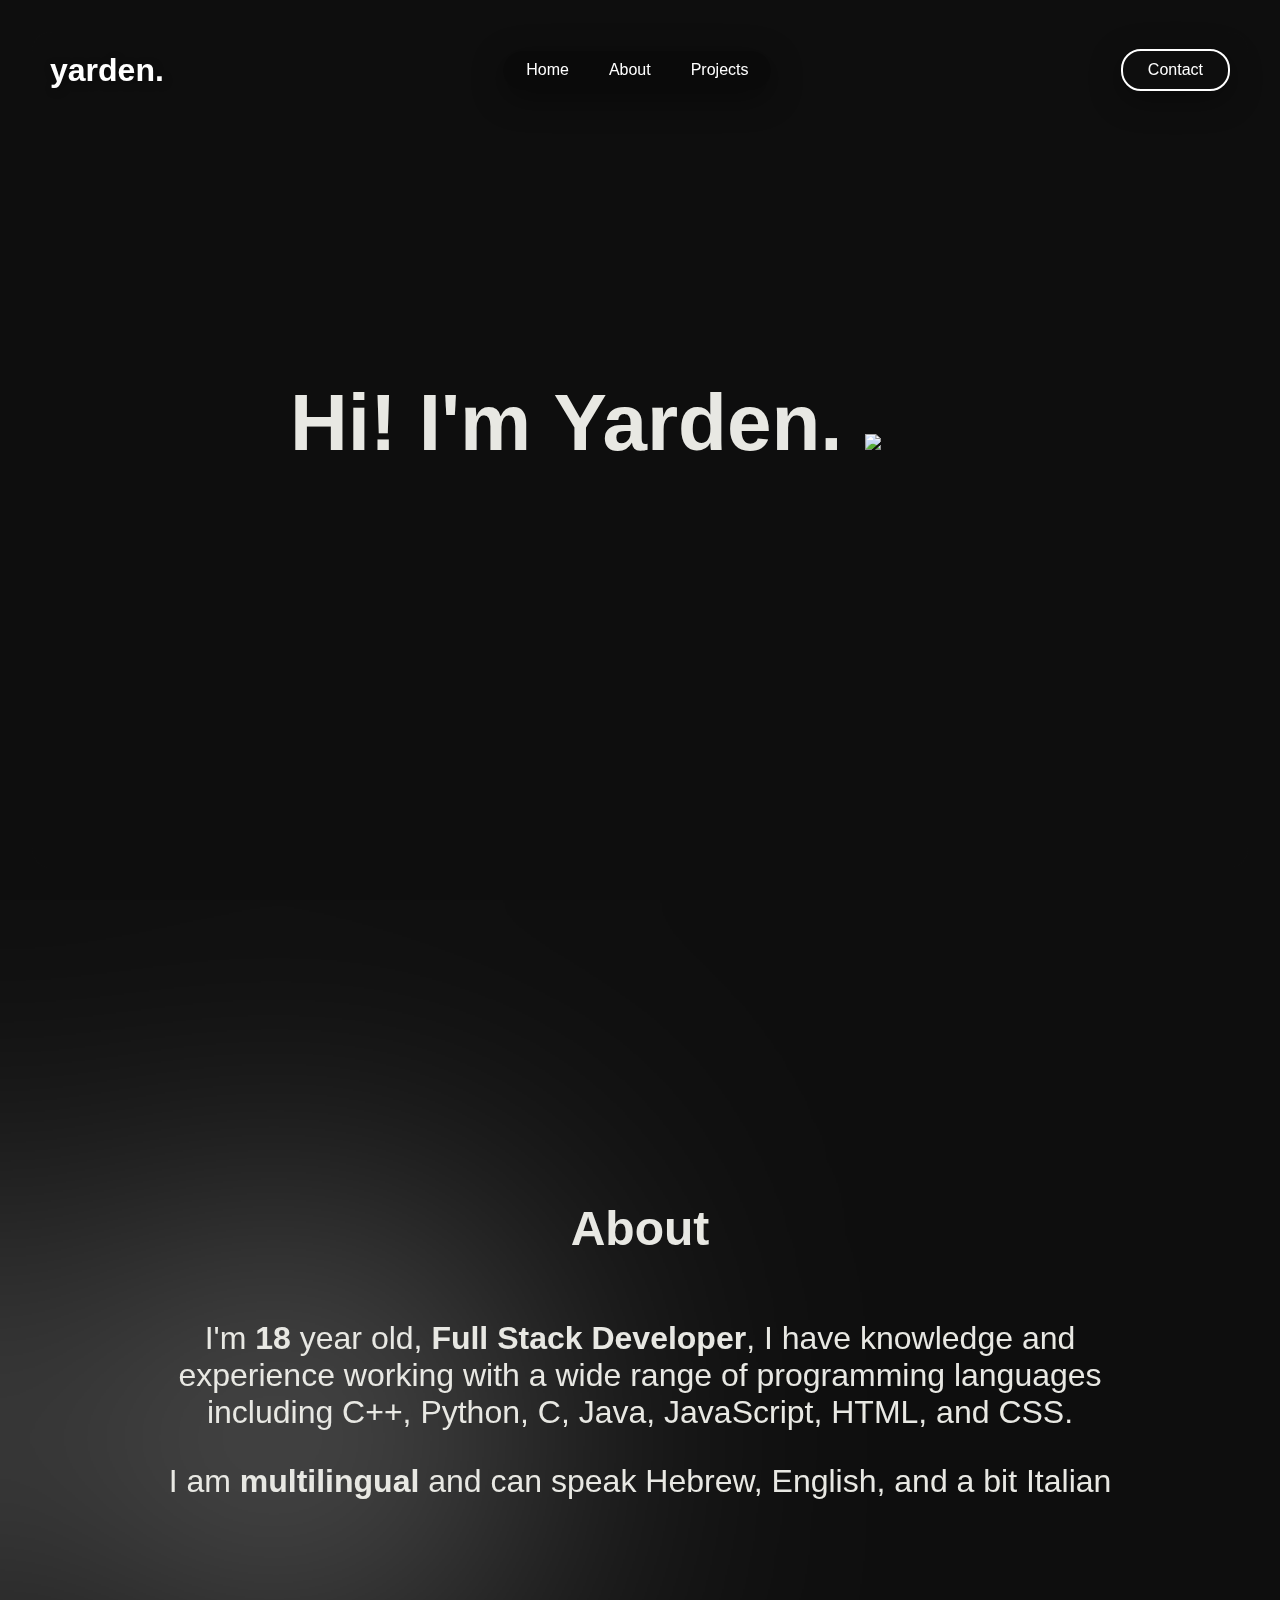
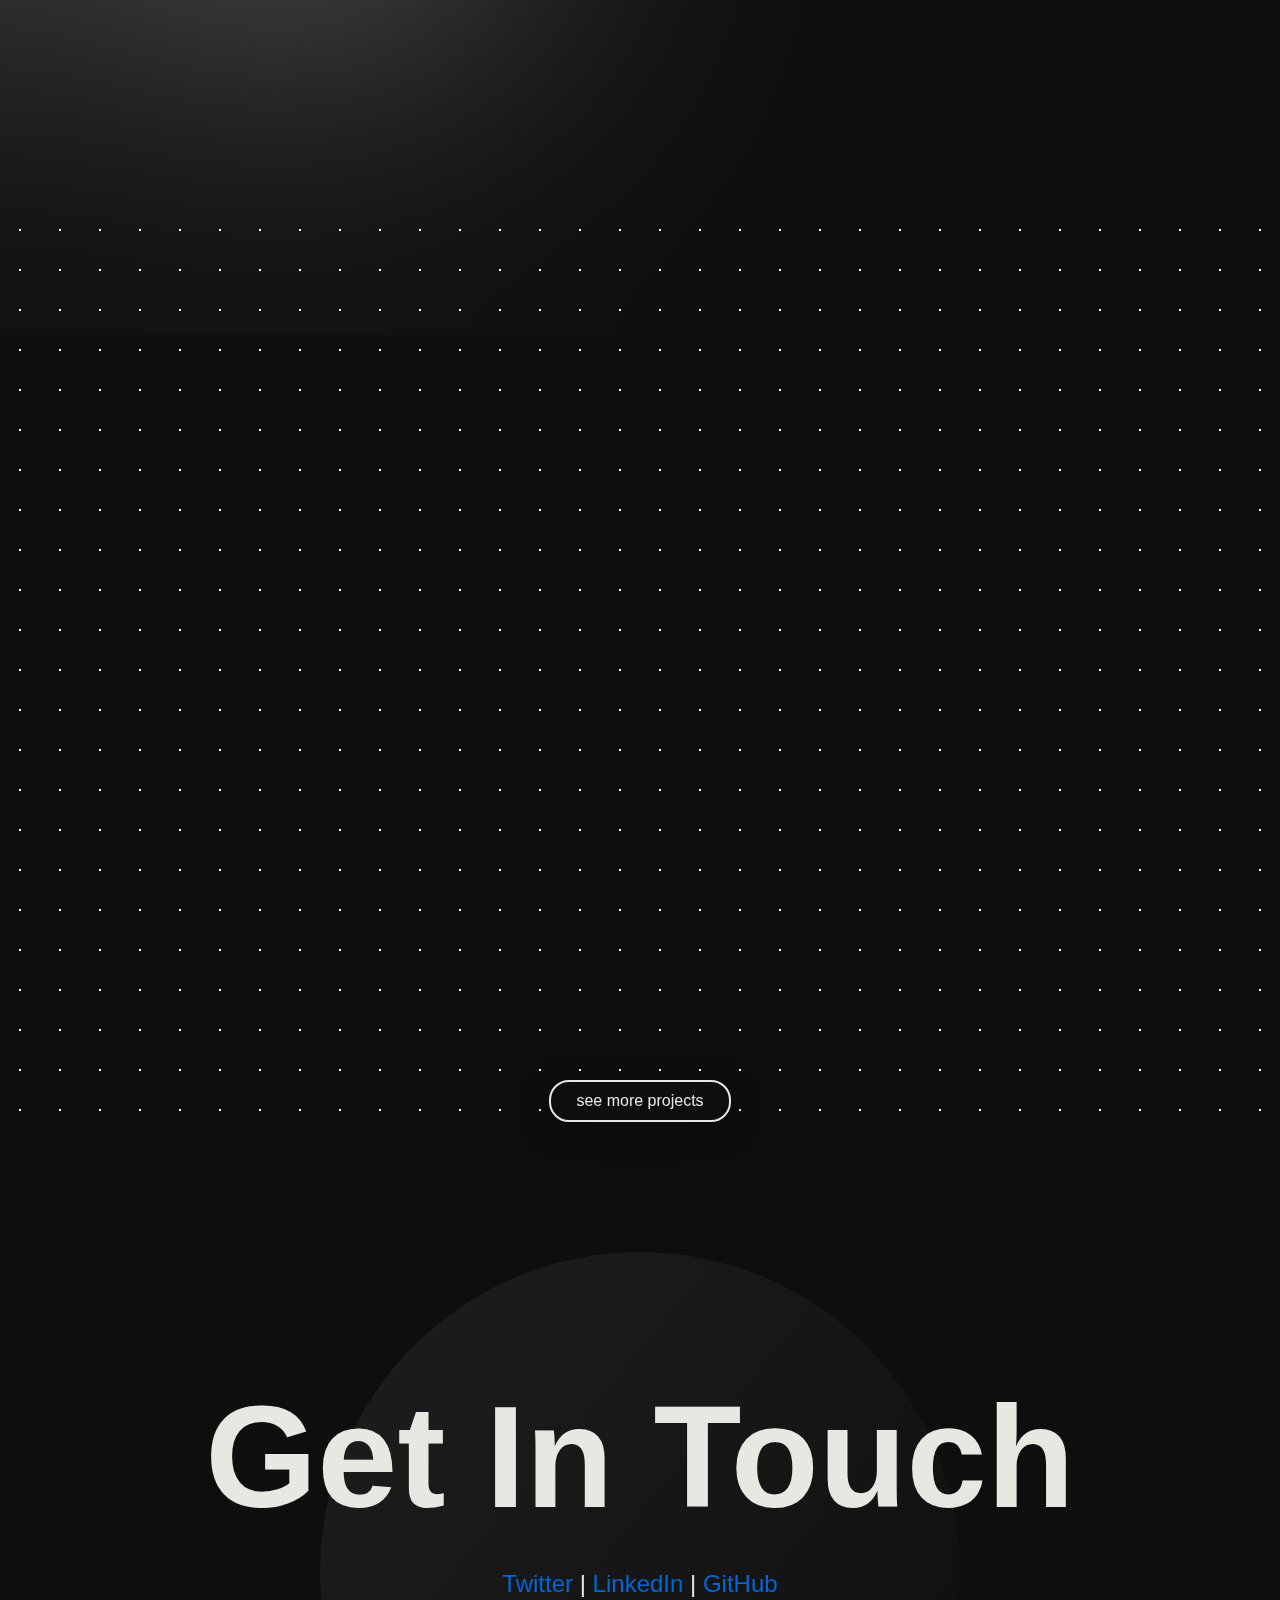
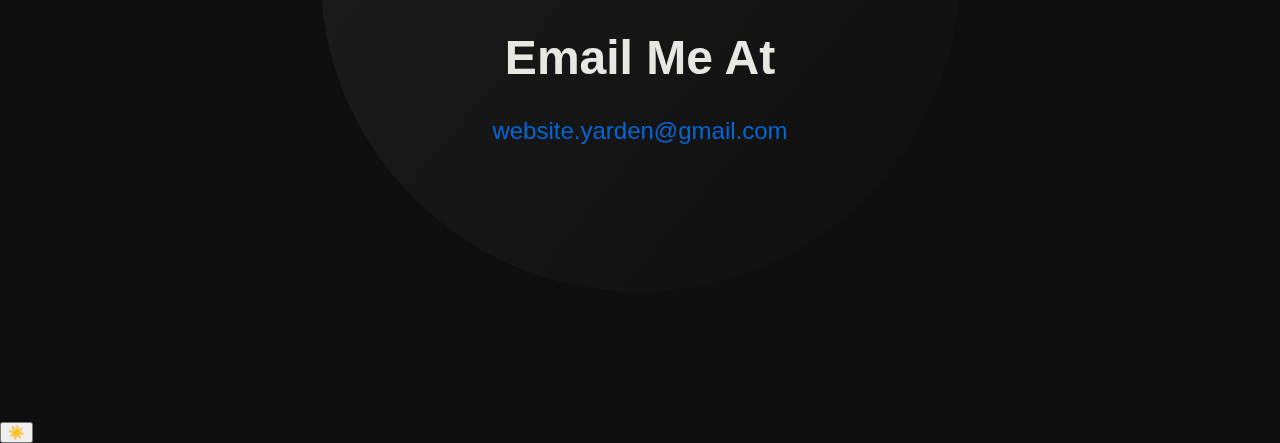
==== index.html @ b608a195 "Update index.html" ====
<!DOCTYPE html>
<html lang="en">
<head>
    <meta charset="UTF-8">
    <meta name="viewport" content="width=device-width, initial-scale=1.0">
    <link rel="stylesheet" href="style.css">
    <link rel="icon" type="image/x-icon" href="/favicon.ico">
    <title>Yarden</title>
</head>
<body>
    <header>
        <a href="#"><h1>yarden.</h1></a>
        <nav>
          <div class="nav_links" style="display: flex; justify-content: center;">
            <a href="#">Home</a>
            <a href="#about">About</a>
            <a href="#projects">Projects</a>
          </div>
        </nav>
        <a class="contactButtonSmall" href="#contact" style="float: right;"><button>@</button></a>
        <a class="contactButton" href="#contact" style="float: right;"><button>Contact</button></a>
    </header>
    <section id="home" class="title-container">
      <div class="backgroundColors" id="backgroundColors">
        <div class="blur"></div>
        <div class="circles" id="circles">
        </div>
      </div>
      <h1 class="title"><strong>Hi!</strong> I'm <strong>Yarden</strong>. <img class="wave" src="https://s.w.org/images/core/emoji/14.0.0/svg/1f44b.svg" width="80px"></h1>
    </section>

    <div class="blur" style="z-index: -5;  height: 115%;"></div>
    <section id="about" class="about">
      <h1>About</h1>
      <div class="aboutContent">
        <div class="blob"></div>
        <div class="text">
          <p>I'm <strong>18</strong> year old, <strong>Full Stack Developer</strong>, I have knowledge and experience working with a wide range of programming languages including C++, Python, C, Java, JavaScript, HTML, and CSS.</p>
          <p>I am <strong>multilingual</strong> and can speak Hebrew, English, and a bit Italian</p>
        </div>
      </div>
    </section>
    
    <section id="projects" class="projects">
      <h1 class="hidden">Projects</h1>
      <br>
      <div class="projectTiles">
        <a href="https://github.com/yardenfalik/School-Website-Project" class="hidden">
          <div class="projectTile">
            <img src="img/schoolWebsiteProjectImg.png" alt="">
            <h1 class="goButton">↗</h1>
            <h2>School Website Project</h2>
          </div>
        </a>
        <a href="https://github.com/yardenfalik/The-Sea-Merchant" class="hidden">
          <div class="projectTile">
            <img src="/img/theSeaMerchantImg.png" alt="">
            <h1 class="goButton">↗</h1>
            <h2>The Sea Merchant</h2>
          </div>
        </a>
        <a href="https://yardenfalik.github.io/mtwas/" class="hidden">
          <div class="projectTile">
            <img src="img/mtwasImg.png" alt="">
            <h1 class="goButton">↗</h1>
            <h2>Make The White Album A Single Album</h2>
          </div>
        </a>
        <a href="https://github.com/yardenfalik/News-For-Email" class="hidden">
          <div class="projectTile">
            <img src="/img/newsForEmailImg.png" alt="">
            <h1 class="goButton">↗</h1>
            <h2>News For Email</h2>
          </div>
        </a>
      </div>
      <br>
      <a href="https://github.com/yardenfalik"><button>see more projects</button></a>
    </section>

    <section id="contact" class="contact">
      <h1>Get In Touch</h1>
      <div class="text">
        <p><a href="https://twitter.com/YardenFalik">Twitter</a> | <a href="https://www.linkedin.com/in/yarden-falik-7ab466221">LinkedIn</a> | <a href="https://github.com/yardenfalik">GitHub</a></p>
        <h1>Email Me At</h1>
        <p><a href="mailto:website.yarden@gmail.com">website.yarden@gmail.com</a></p>
      </div>
      <div class="blob"></div>
    </section>

    <button class="themeButton" id="themeButton" onclick="lightMode()">☀️</button>

    <script src="app.js"></script>
</body>
</html>
---- style.css ----
:root {
    --background-color: #0E0E0E;
    --color: #E8E8E3;
}

::selection {
    color: #323232;
    background: #E8E8E3;  
}

/* width */
::-webkit-scrollbar {
    width: 0px;
}

html {
    scroll-behavior: smooth;
}

body {
    background-color: var(--background-color);
    font-family: -apple-system, BlinkMacSystemFont, avenir next, avenir, segoe ui, helvetica neue, helvetica, Cantarell, Ubuntu, roboto, noto, arial, sans-serif;
    color: var(--color);
    width: 100%;
    margin: 0;
}

a {
    color: var(--color);
    text-decoration: none;
}

section {
    max-width: 100vw;
    height: 100vh;
}

.title-container, .about, .contact {
    align-items: center;
}

header button {
    color: #ffffff;
    border: solid 2px #ffffff;
    padding: 10px 25px;
    margin-right: 50px;
    font-size: 1rem;
    border-radius: 20px;
    cursor: pointer;

    box-shadow: 0 8px 32px 0 #0000005e;

    background: linear-gradient(to right, var(--background-color) 50%, #ffffff 50%);
    background-size: 200% 100%;
    background-position:left bottom;
    margin-left:10px;
    transition:all 0.5s ease;
}

nav {
    background: #00000040;
    box-shadow: 0 8px 32px 0 #0000005e;
    backdrop-filter: blur( 20px );
    -webkit-backdrop-filter: blur( 20px );
    border-radius: 50px;

    list-style: none;
    display: flex;
    justify-content: center;
    margin: auto;
    padding: 3.5px 3px 3.5px 3px;
}

nav:hover {
    background: #26262640;
}

header button:hover {
    background-position:right top;
    color: var(--background-color);
}

header h1 {  
    margin: 0;
    margin-left: 50px;
    width: auto;
    padding: 0;
    top: 0;
    text-shadow: 2px 2px 8px #0000005e;
}

header a {
    color: #ffffff;
    text-decoration: none;
}

header {
    display: flex;
    align-items: center;

    width: 100vw;
    height: 60px;
    position:fixed;
    top: 0;
    margin-top: 40px;
    z-index: 10;
}

.nav_links a {
    display: inline-block;
    padding: 0px 20px;

    border-radius: 20px;
    padding: 7px 15px 7px 15px;
    margin: 0px 5px 0px 5px;
}

.nav_links {
    padding-left: 0px;
    top: 40px;
}

.about a, .contact a {
    color: #0366D6;
    text-decoration: none;
}

.about .wave {
    vertical-align: -0.2em !important; 
}
.about a:hover, .contact a:hover {
    border-color: #0366D6;
    border-bottom: 1px solid #0366D6;
}

.about {
    width: 1000px;
    font-size: 200%;
}

.about, .contact {
    display: grid;
    place-items: center;
    align-content: center;
    margin: 0px auto;

    padding: 0;
    text-align: center;
    overflow: hidden;
    border-radius: 40px;
}

.contact > h1 {
    font-size: 9rem;
    margin: auto;
    transition: border-bottom 0.3s ease 0s;
    border-bottom: 5px solid transparent;
    cursor: default;
}

.contact > h1:hover {
    border-bottom: 5px solid var(--color);
}

.contact > .text {
    text-align: center;
    font-size: 1.5rem;
}

.contact > .blob {
    width: 50%;
    height: 50vw;
    background: #51515140;
    backdrop-filter: blur( 3.5px );
    -webkit-backdrop-filter: blur( 3.5px );

    background-image: linear-gradient(130deg, #1E1E1E, #0E0E0E);
}

.projects {
    height: 175%;
    background-size: 40px 40px;
    background-image: radial-gradient(circle, #ffffff 1px, #00000000 1px);
}

.projects h1, .about h1 {
    font-size: 3rem;
}

.projects > a button {
    color: var(--color);
    border: solid 2px var(--color);
    padding: 10px 25px;
    font-size: 1rem;
    border-radius: 20px;

    box-shadow: 0 8px 32px 0 #0000005e;

    background-color: var(--background-color);
    transition:all 0.5s ease;

    justify-content: center;
}

.projects > a {
    display: flex;
    justify-content: center;
}

.projects > h1 {
    margin: 10px auto;
    width: 95%;
}

.projects > a button:hover {
    background-color: var(--color);
    color: var(--background-color);
}

.projectTiles {
    display: grid;
    grid-template-columns: auto auto;
    gap: 10px;
    width: 95%;
    margin: 10px auto;
}

.projectTiles > a {
    text-decoration: none;
}

.projectTile {
    background-color: #303030;
    border-radius: 20px;
    box-shadow: 0 8px 32px 0 #0000005e;
    overflow: hidden;
    transition: all 0.5s ease;
    color: var(--color);
}

.projectTile:hover  {
    border-radius: 0px;
    transition: all 0.5s ease;
}

.projectTile:hover > img {
    filter: brightness(0.2);
    transition: all 0.5s ease;
}

.projectTile > img {
    width: 100%;
    height: 100%;
    object-fit: cover;
    transition: all 0.5s ease;
    display: block;
    margin-left: auto;
    margin-right: auto;
}

.projectTile:hover > h2 {
    display: block;
}


.projectTile > h2 {
    position: absolute;
    bottom: 10px;
    left: 20px;
    display: none;
}

.projectTile > .goButton {
    position: absolute;
    top: 5px;
    right: 20px;
    display: none;
    margin: 0;
}

.projectTile:hover > .goButton {
    display: block;
}

.hidden {
    opacity: 0;
    transition: all 0.5s ease;
    transform: translateY(50%);
}

.show {
    opacity: 1;
    transform: translateY(0);
}

.title-container {
    width: 750px;
    margin: auto;
    padding: 0;
    display:flex;
}

.title-container h1 {
    font-size: 5rem;
    justify-content: center;
    align-items: center;
    margin-top: 0;
    margin-left: 25px;
}

.backgroundColors {
    overflow: hidden;
    position: absolute;
    display: block;
    border-radius: 20px;
    z-index: -2;
    top: 2em;
    bottom: 2em;
    left: 2em;
    right: 2em;

}

.contactButtonSmall {
    display: none;
}

.contactButtonSmall > button {
    padding: 10px;
}

.contactButton {
    display: block;
}

.circles .circle {
    height: 300px;
    width: 300px;
    border-radius: 50%;
    display: inline-block;
}

.blur {
    z-index: 2;
    -webkit-backdrop-filter: blur(200px);
    backdrop-filter: blur(200px);
    position: absolute;
    width: 100%;
    height: 100%;
}

.frame {
    z-index: 4;
    position: absolute;
    top: 0;
    right: 0;
    bottom: 0;
    left: 0;
    width: 100vw;
    height: 100vh;
    background-color: #00000000;
    outline: 50px solid var(--background-color);
    outline-offset: -40px;
    border-radius: 20px;
}

.blob {
    z-index: -10;
    height: 300px;
    width: 300px;
    border-radius: 50%;
    position: absolute;
    background-color: #EBEBEBe6;
}

@media screen and (max-width: 600px) {
    .title-container, .about > .aboutContent, .contact{
        width: 90%;
    }

    .contact > h1 {
        font-size: 7rem;
    }

    nav {
        margin-left: 30px;
        padding: 7px 6px 7px 6px;
    }

    header h1 {
        display: none;
    }

    .contactButtonSmall {
        display: block;
    }

    .contactButton {
        display: none;
    }

    .title-container h1 {
        margin-left: 50px;
    }

    .text, .about > h1, .projects > h1 {
        text-align: center;
    }

    .projectTiles {
        grid-template-columns: auto;
    }

    .blob {
        width: 100px;
    }

    .frame {
        display: none;
    }

    .backgroundColors {
        overflow: hidden;
        position: absolute;
        display: block;
        border-radius: 0 0 20px 20px;
        top: 0;
        bottom: 0;
        left: 0;
        right: 0;
    }
}
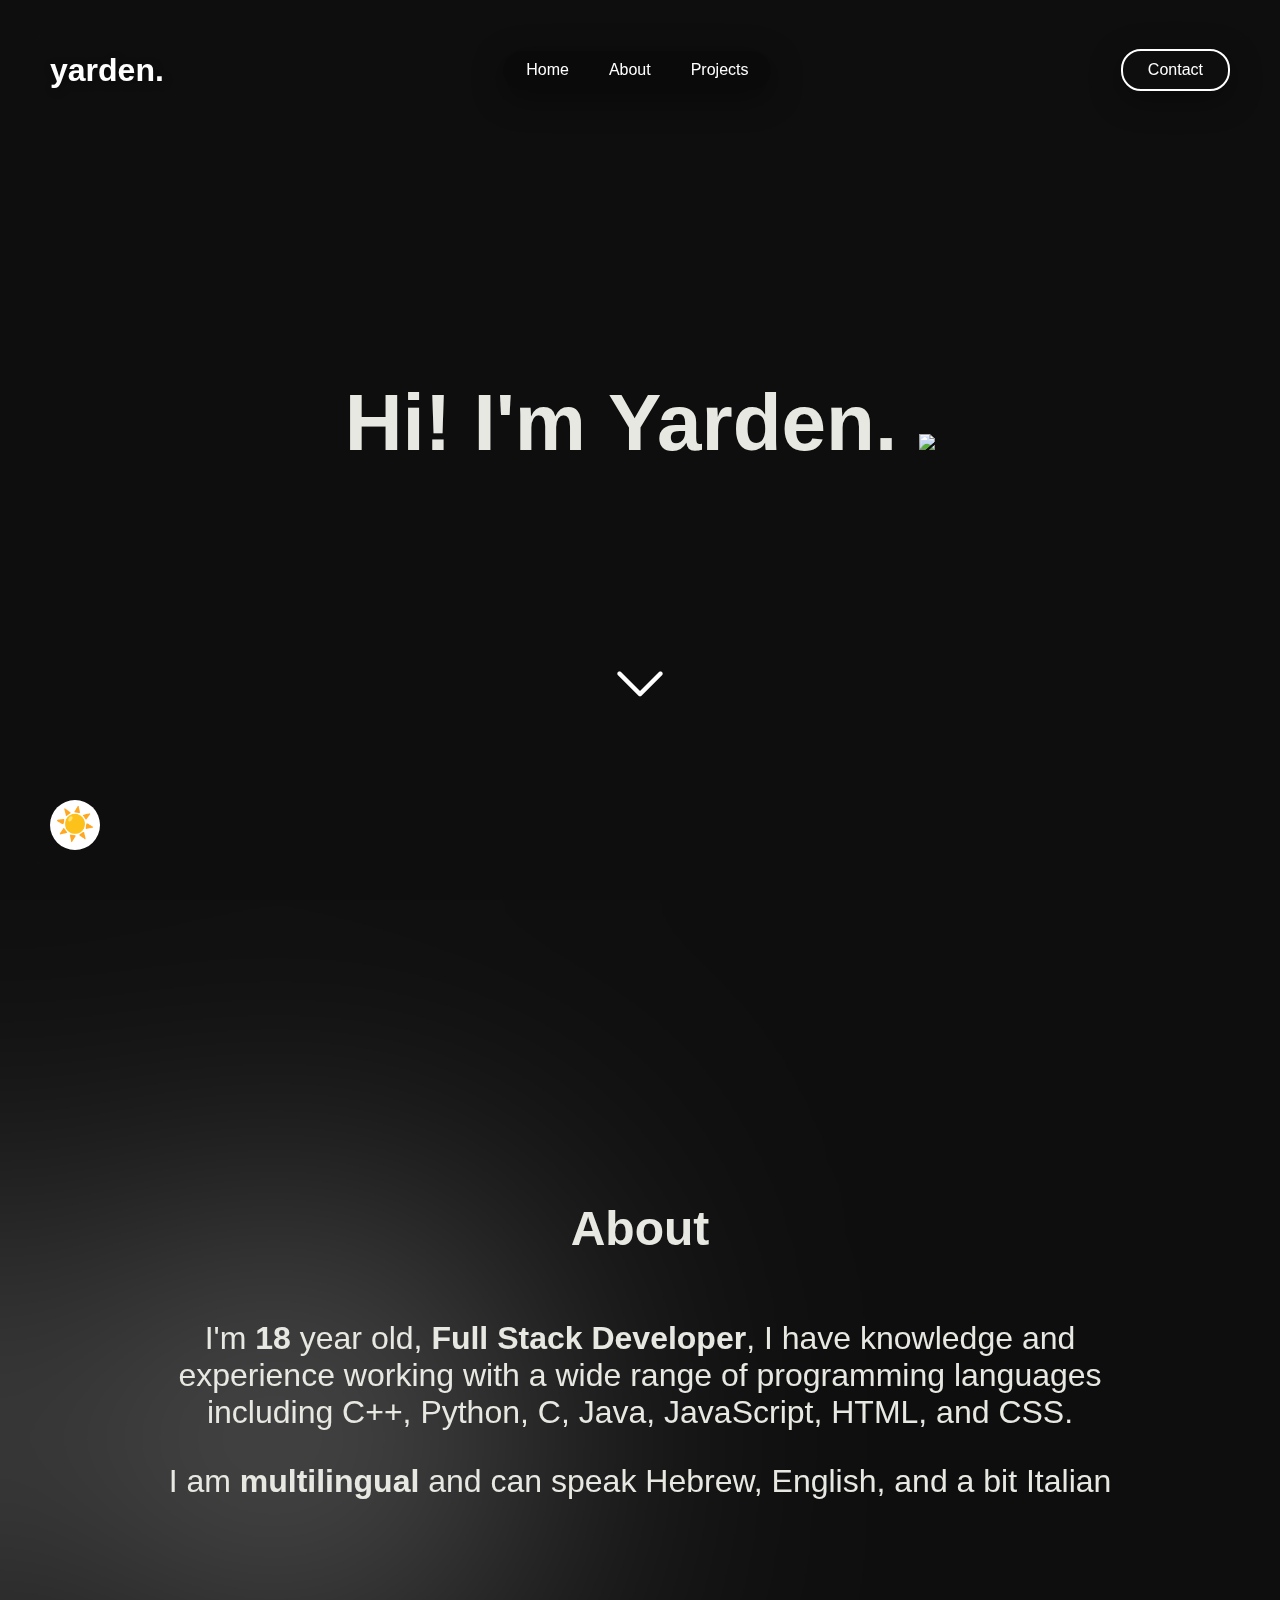
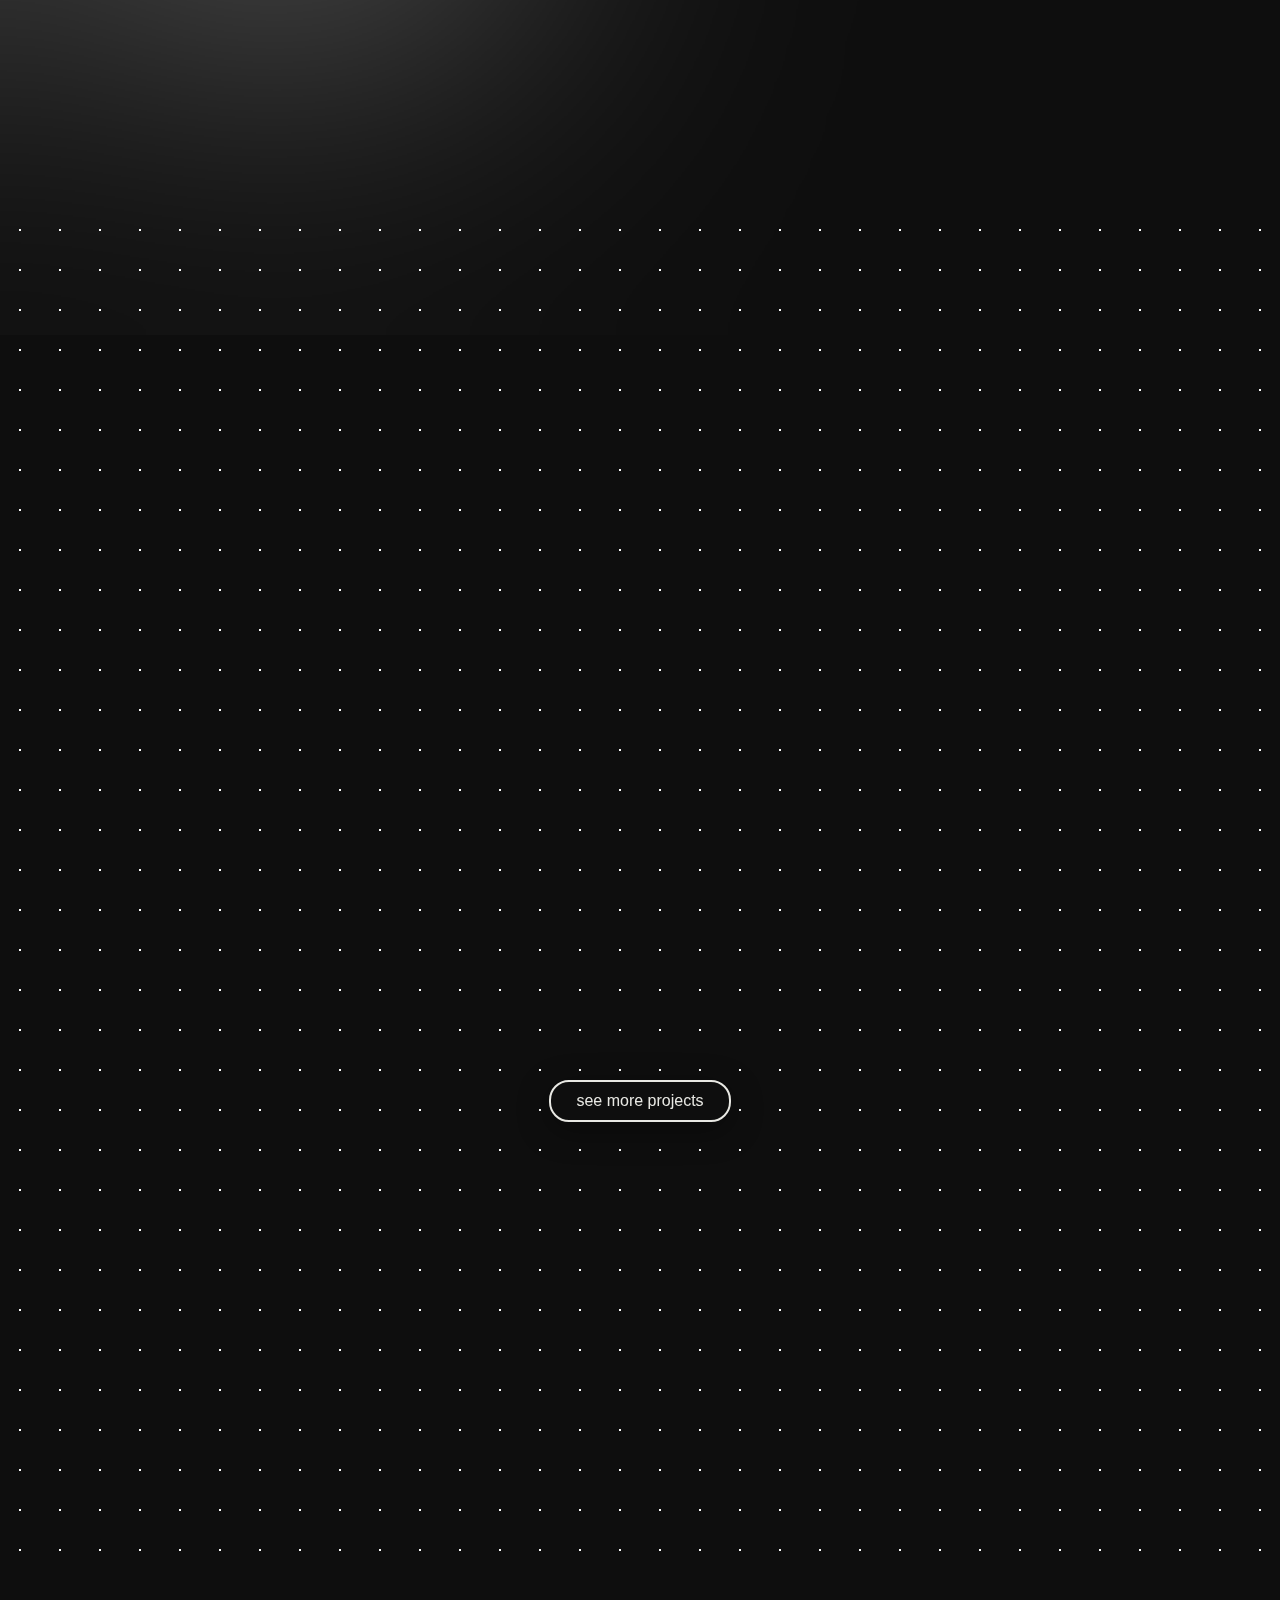
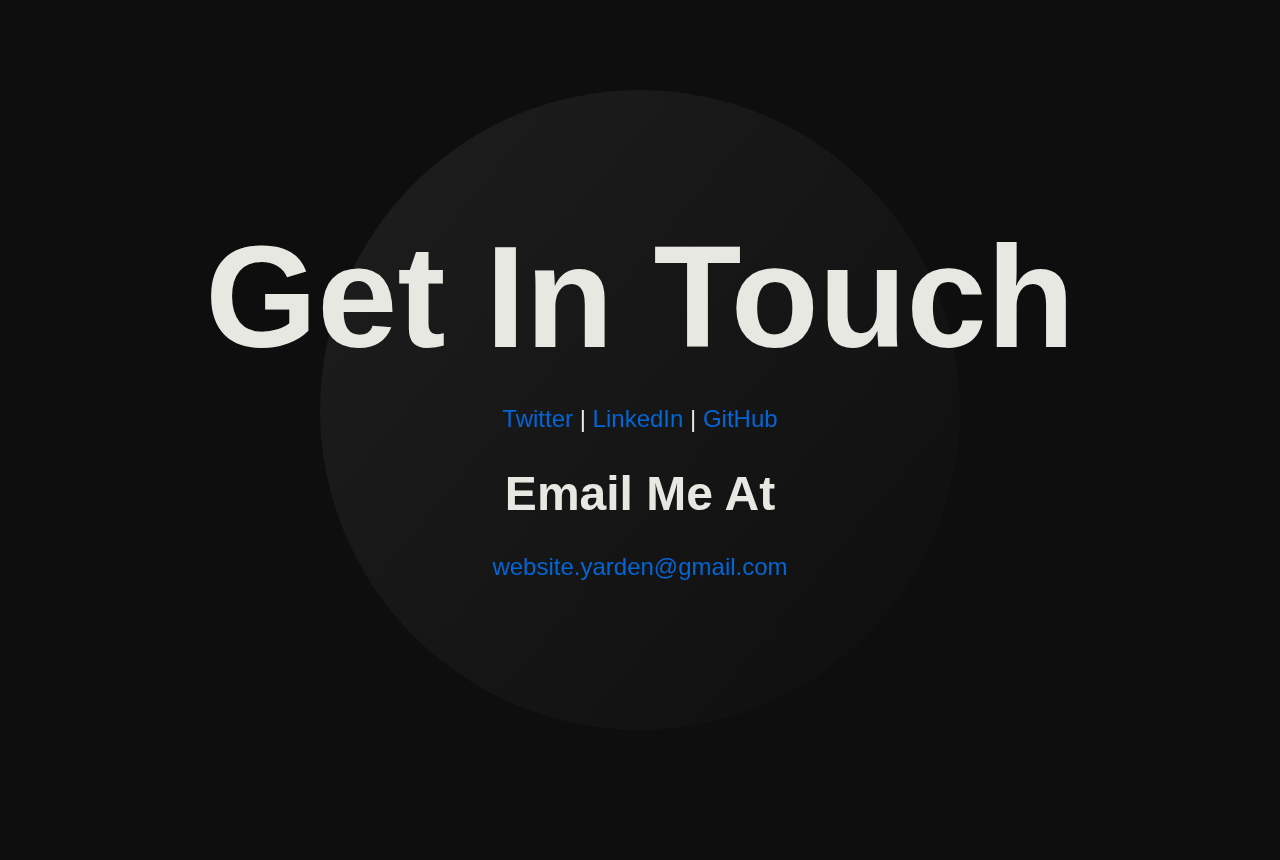
==== commit 93261696: "adding arrow" ====
--- a/index.html
+++ b/index.html
@@ -27,6 +27,7 @@
         </div>
       </div>
       <h1 class="title"><strong>Hi!</strong> I'm <strong>Yarden</strong>. <img class="wave" src="https://s.w.org/images/core/emoji/14.0.0/svg/1f44b.svg" width="80px"></h1>
+      <a href="#about" class="arrowBtn"><img src="img/downArrow.png" height="50px"></a>
     </section>
 
     <div class="blur" style="z-index: -5;  height: 115%;"></div>
--- a/style.css
+++ b/style.css
@@ -35,8 +35,46 @@
     height: 100vh;
 }
 
-.title-container, .about, .contact {
+.about, .contact {
+    display: grid;
     align-items: center;
+}
+
+.title-container {
+    width: 750px;
+    margin: auto;
+    padding: 0;
+    display: grid;
+
+    justify-content: center;
+    align-items: center;
+}
+
+.title-container h1 {
+    font-size: 5rem;
+    margin-top: auto;   
+}
+
+.title {
+    text-align: center;
+    margin: 0;
+}
+
+.arrowBtn {
+    margin: auto;
+    animation: arrow 4s infinite;
+}
+
+@keyframes arrow {
+    0% {
+        transform: translateY(0);
+    }
+    50% {
+        transform: translateY(10px);
+    }
+    100% {
+        transform: translateY(0);
+    }
 }
 
 header button {
@@ -153,13 +191,7 @@
 .contact > h1 {
     font-size: 9rem;
     margin: auto;
-    transition: border-bottom 0.3s ease 0s;
-    border-bottom: 5px solid transparent;
     cursor: default;
-}
-
-.contact > h1:hover {
-    border-bottom: 5px solid var(--color);
 }
 
 .contact > .text {
@@ -178,7 +210,7 @@
 }
 
 .projects {
-    height: 175%;
+    height: 150vh;
     background-size: 40px 40px;
     background-image: radial-gradient(circle, #ffffff 1px, #00000000 1px);
 }
@@ -291,21 +323,6 @@
 .show {
     opacity: 1;
     transform: translateY(0);
-}
-
-.title-container {
-    width: 750px;
-    margin: auto;
-    padding: 0;
-    display:flex;
-}
-
-.title-container h1 {
-    font-size: 5rem;
-    justify-content: center;
-    align-items: center;
-    margin-top: 0;
-    margin-left: 25px;
 }
 
 .backgroundColors {
@@ -373,7 +390,45 @@
     background-color: #EBEBEBe6;
 }
 
-@media screen and (max-width: 600px) {
+.lightMode {
+    background-color: #ffffff;
+    color: #1D1D1F;
+}
+
+.lightMode .contact > .blob {
+    background: #E8E8E340;
+    background-image: linear-gradient(130deg, #E8E8E3, #ffffff);
+}
+
+.lightMode .projects {
+    background-image: radial-gradient(circle, #E8E8E3 3px, #00000000 3px);
+}
+
+.lightMode .themeButton {
+    background-color: #0E0E0E;
+}
+
+.lightMode header h1 {
+    color: #1D1D1F;
+}
+
+.themeButton {
+    border: none;
+    background-color: #ffffff;
+    color: #1D1D1F;
+    height: 50px;
+    width: 50px;
+    font-size: 200%;
+    border-radius: 50%;
+    padding: 0;
+    padding-bottom: 2.5px;
+    margin-left: 50px;
+    
+    position: fixed;
+    bottom: 50px;
+}
+
+@media screen and (max-width: 450px) {
     .title-container, .about > .aboutContent, .contact{
         width: 90%;
     }
@@ -397,10 +452,6 @@
 
     .contactButton {
         display: none;
-    }
-
-    .title-container h1 {
-        margin-left: 50px;
     }
 
     .text, .about > h1, .projects > h1 {
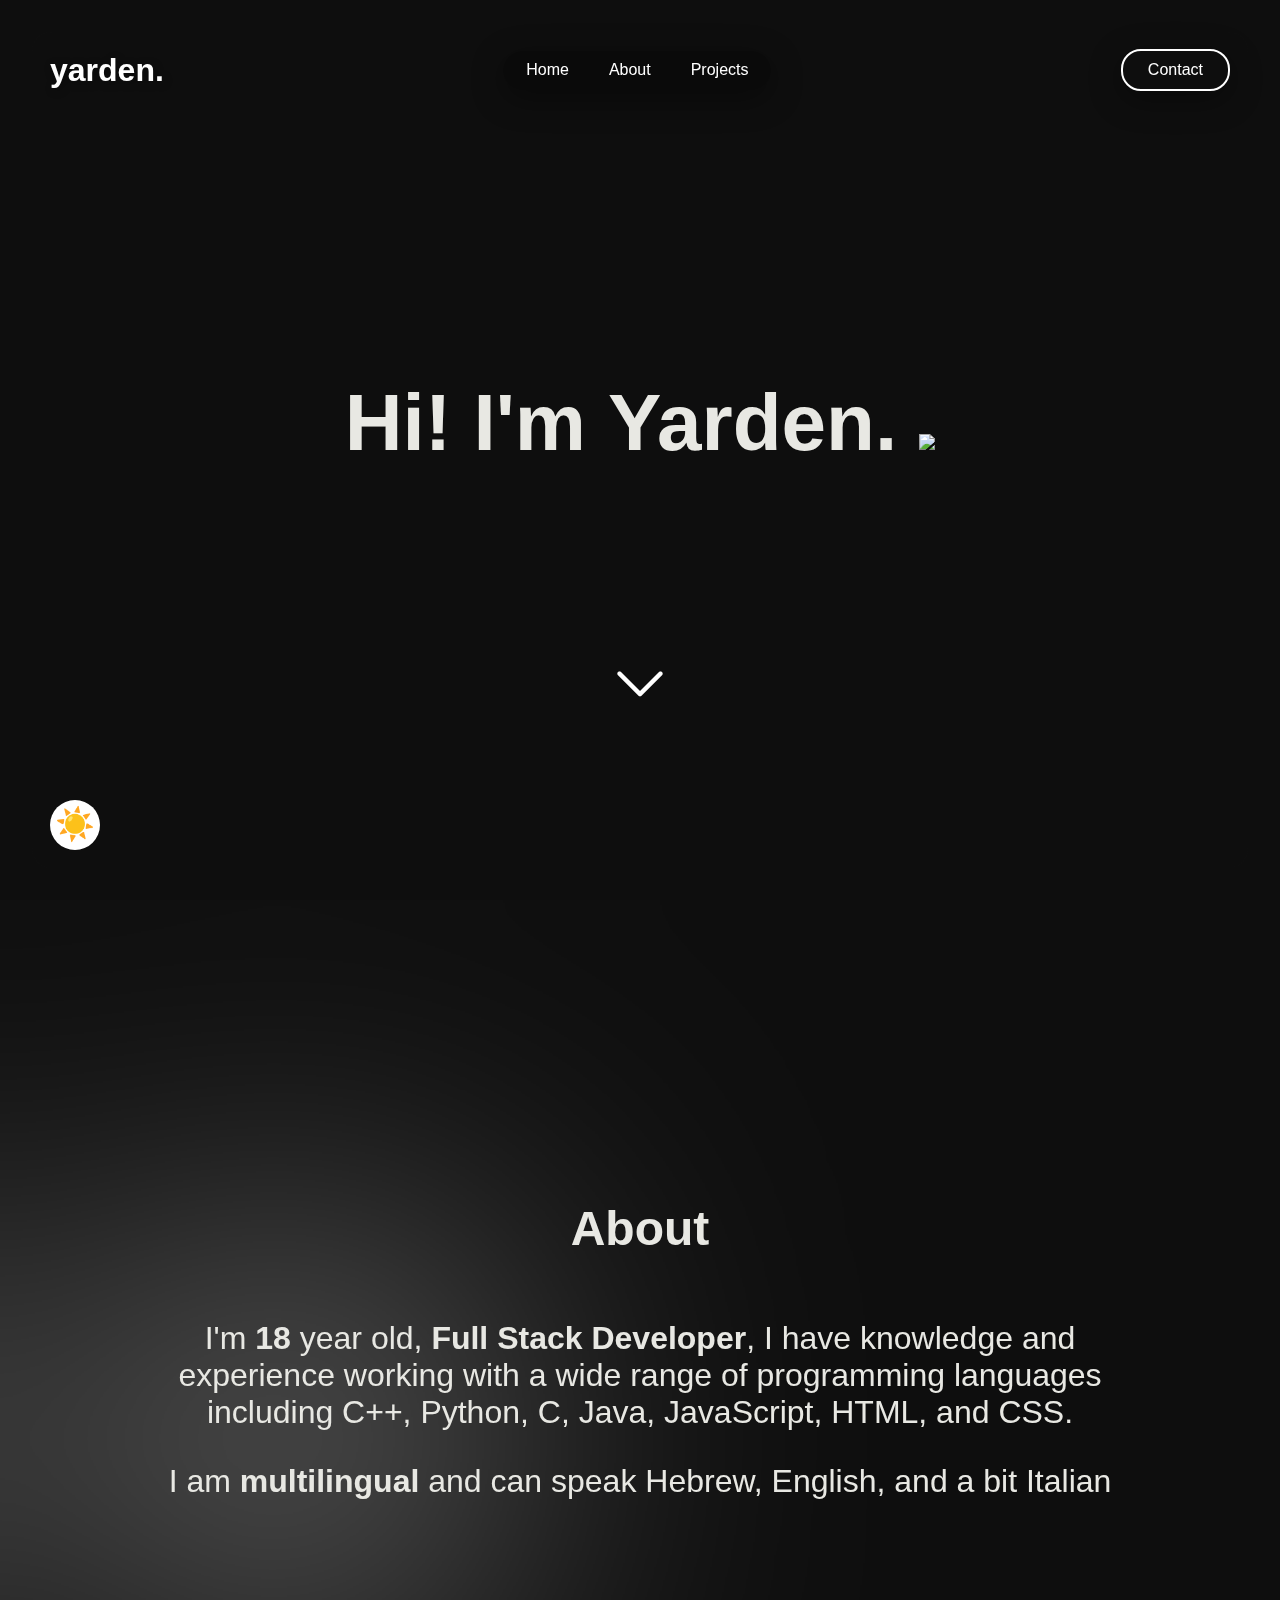
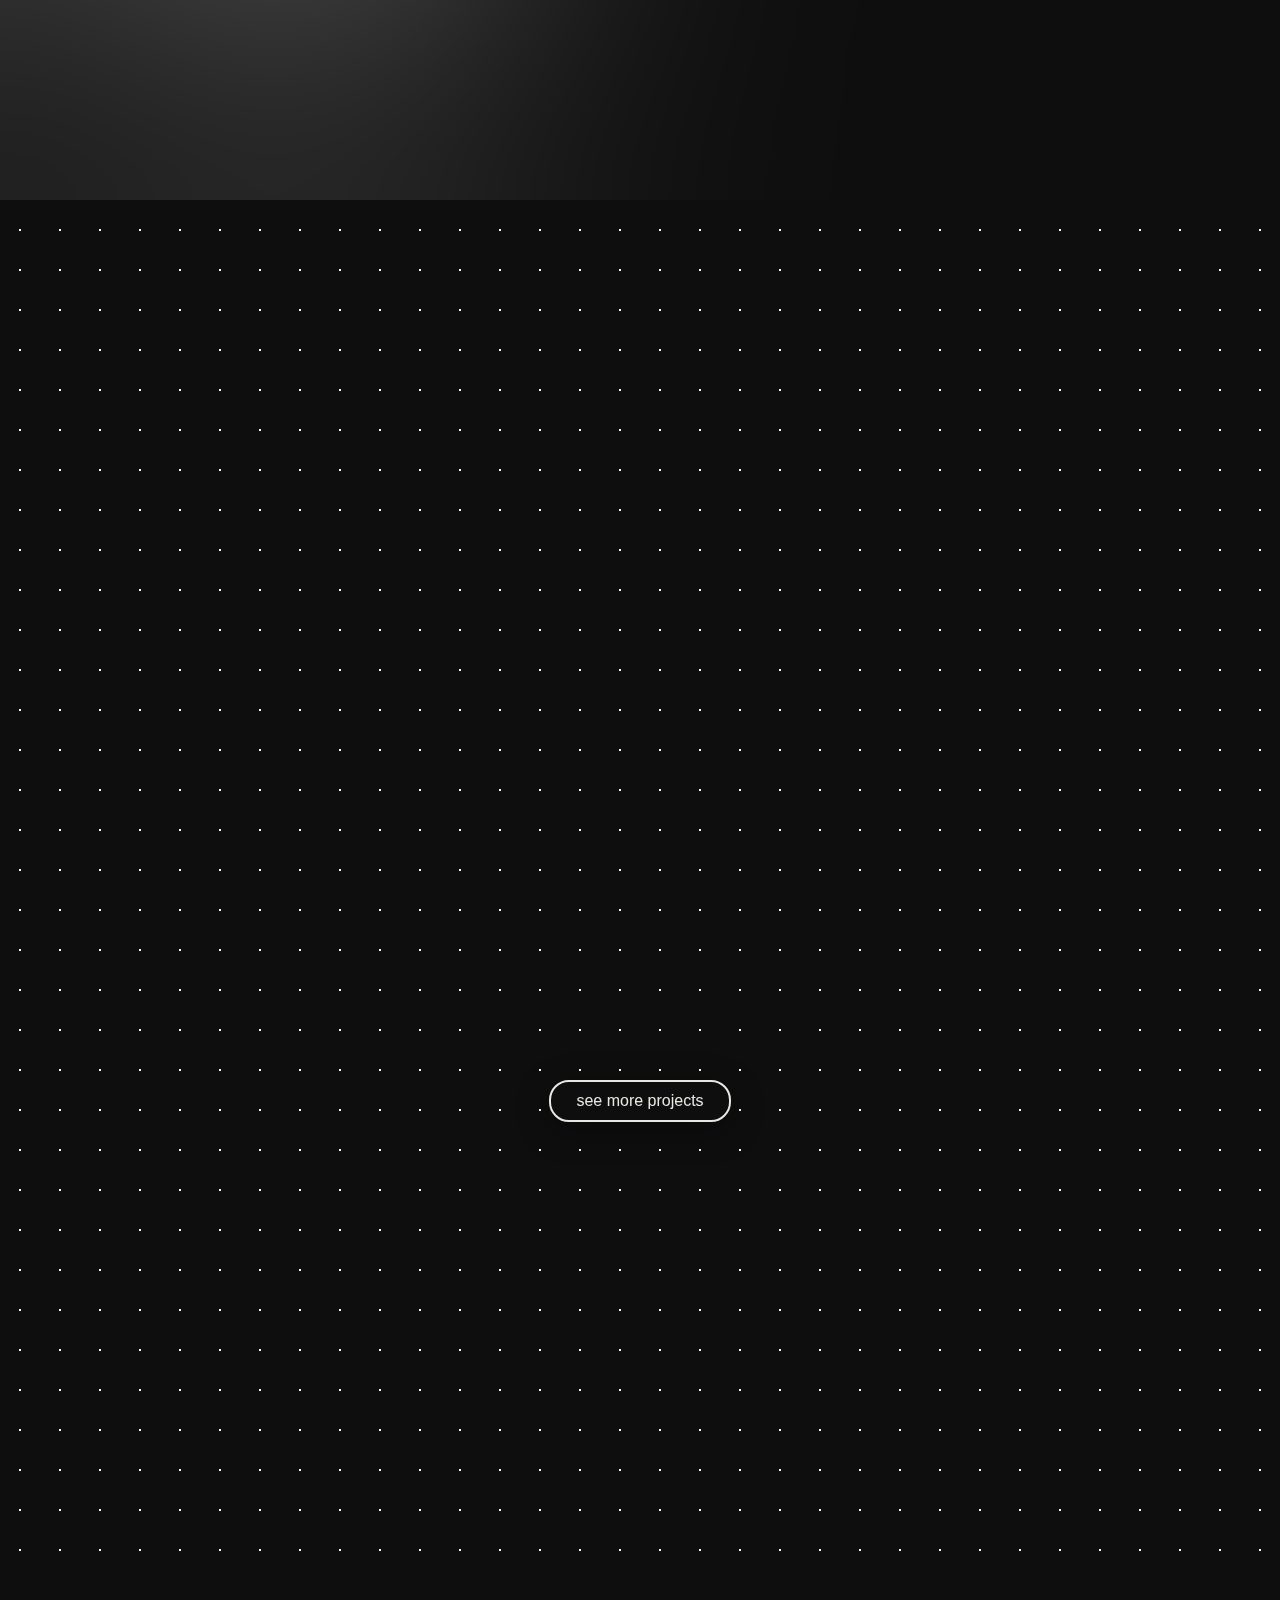
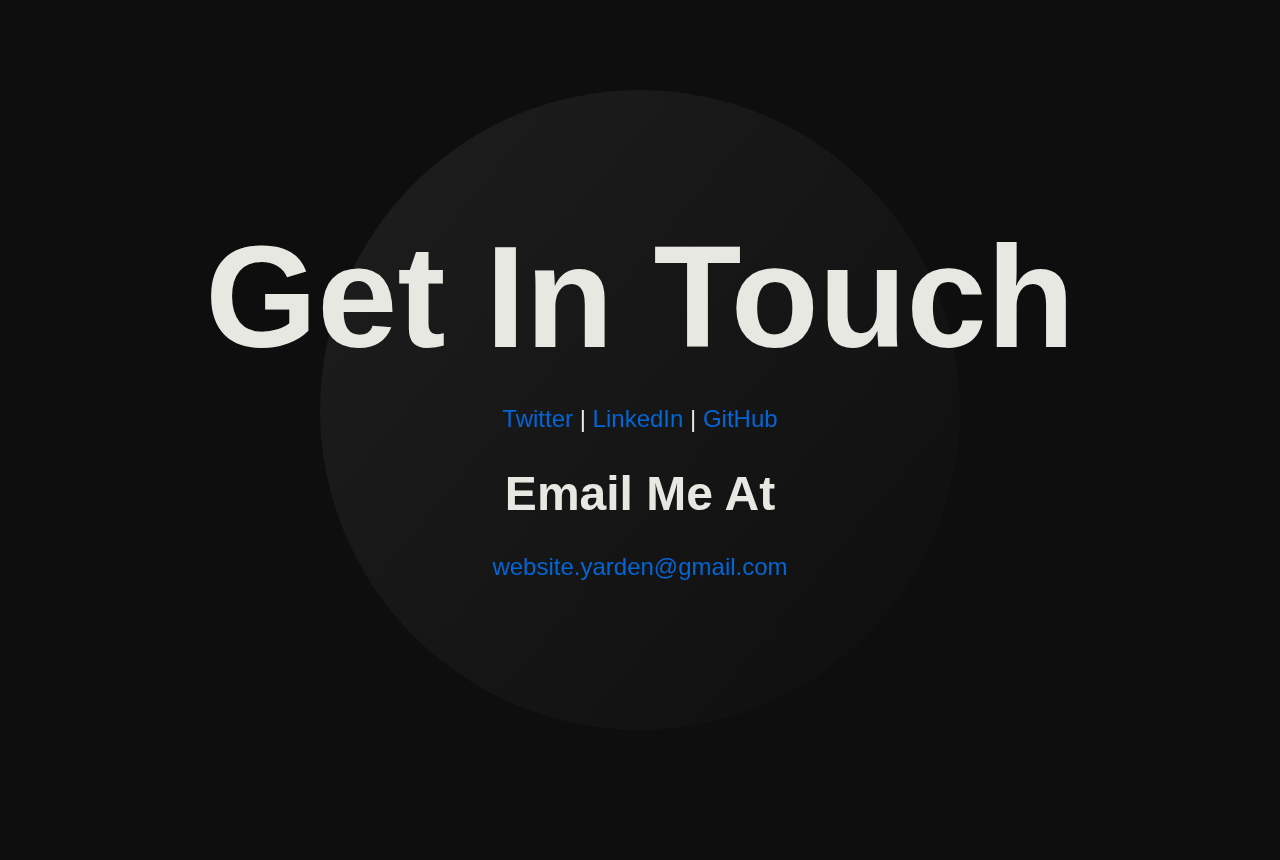
==== commit 05d4dd65: "fixing a stange style problem" ====
--- a/index.html
+++ b/index.html
@@ -30,8 +30,8 @@
       <a href="#about" class="arrowBtn"><img src="img/downArrow.png" height="50px"></a>
     </section>
 
-    <div class="blur" style="z-index: -5;  height: 115%;"></div>
     <section id="about" class="about">
+      <div class="blur" style="z-index: -5;"></div>
       <h1>About</h1>
       <div class="aboutContent">
         <div class="blob"></div>
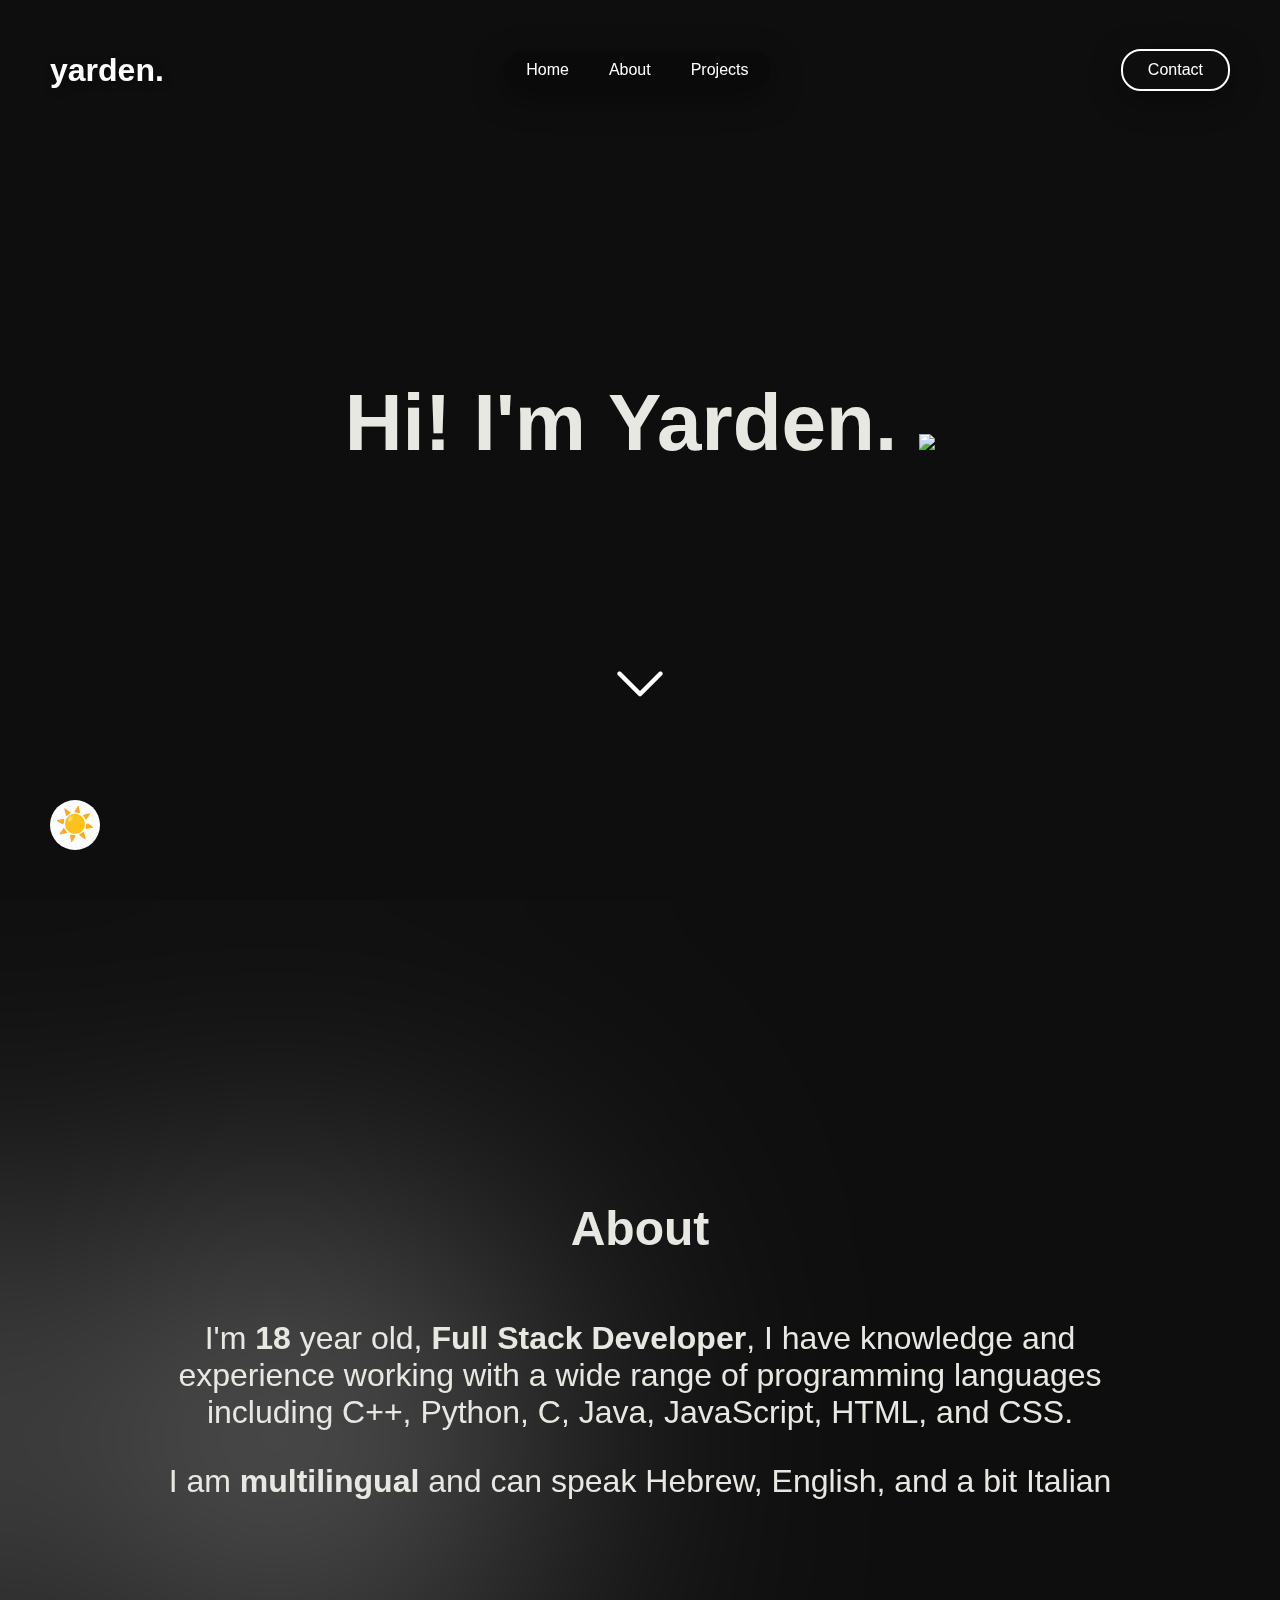
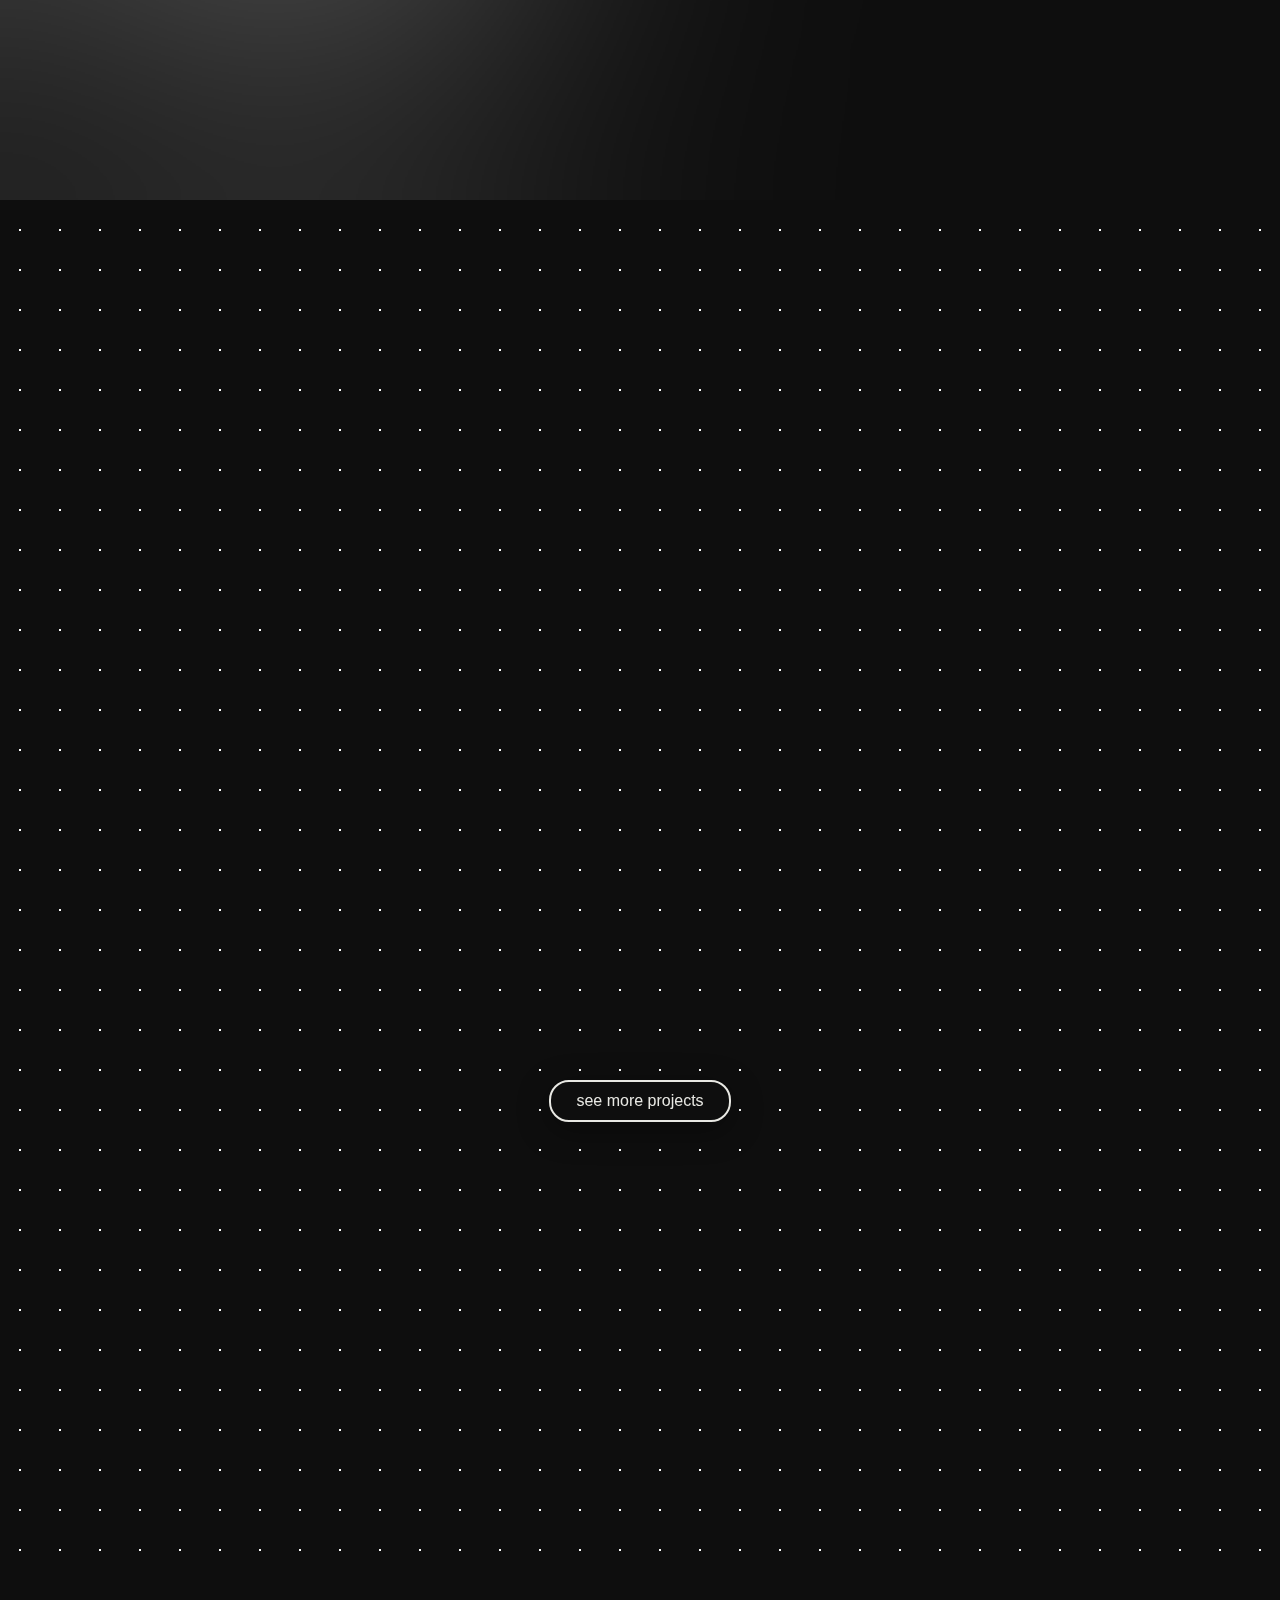
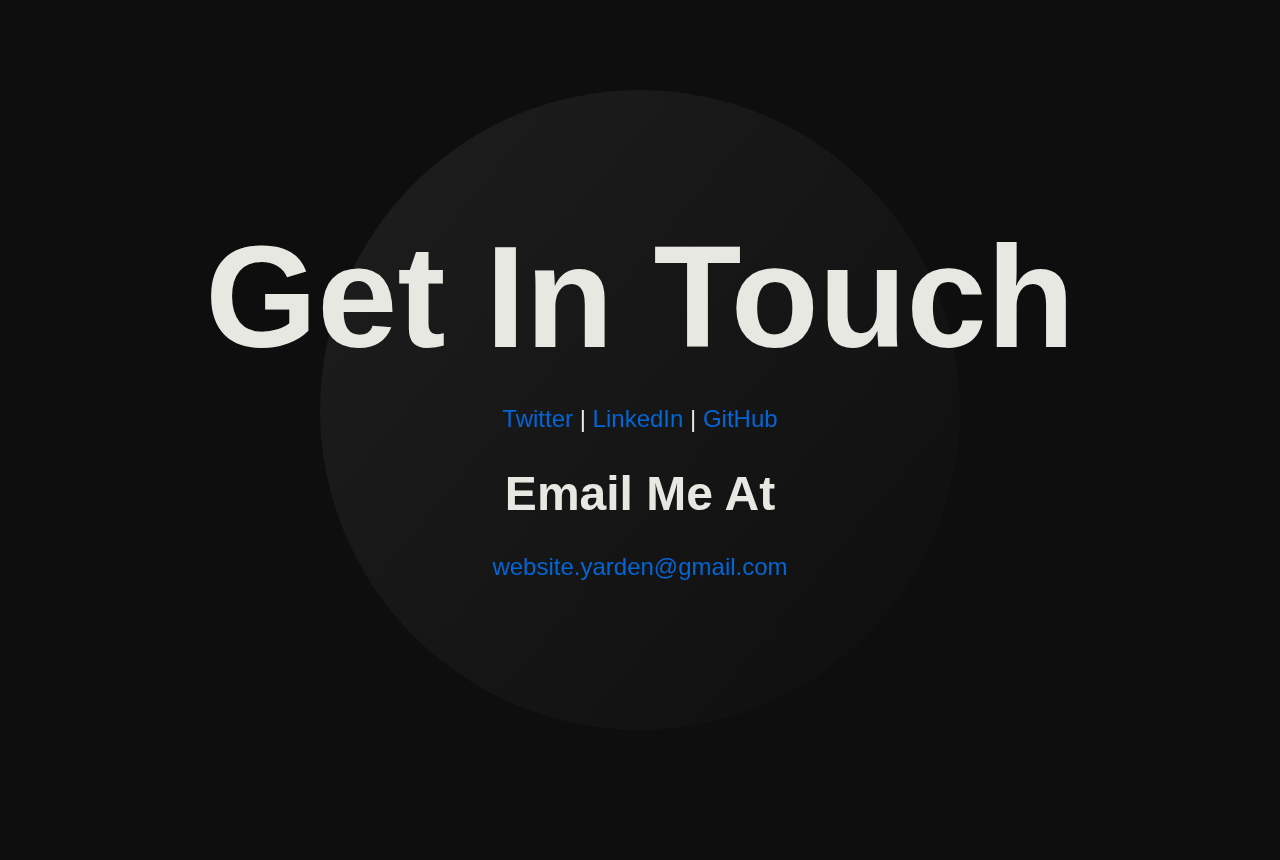
==== commit e3bf56a4: "changing the background of the about section a little bit" ====
--- a/index.html
+++ b/index.html
@@ -35,6 +35,7 @@
       <h1>About</h1>
       <div class="aboutContent">
         <div class="blob"></div>
+        <div class="secondBlob"></div>
         <div class="text">
           <p>I'm <strong>18</strong> year old, <strong>Full Stack Developer</strong>, I have knowledge and experience working with a wide range of programming languages including C++, Python, C, Java, JavaScript, HTML, and CSS.</p>
           <p>I am <strong>multilingual</strong> and can speak Hebrew, English, and a bit Italian</p>
--- a/style.css
+++ b/style.css
@@ -174,6 +174,38 @@
 .about {
     width: 1000px;
     font-size: 200%;
+}
+
+.aboutContent > .blob {
+    animation: blob 60s infinite;
+}
+
+@keyframes blob {
+    0%, 100% {
+        transform: translateX(0);
+    }
+    50% {
+        transform: translateX(65vw);
+    }
+}
+
+.secondBlob {
+    z-index: -10;
+    height: 300px;
+    width: 300px;
+    border-radius: 50%;
+    position: absolute;
+    background-color: #EBEBEBe6;
+    animation: secondBlob 60s infinite;
+}
+
+@keyframes secondBlob {
+    0%, 100% {
+        transform: translateX(65vw);
+    }
+    50% {
+        transform: translateX(0);
+    }
 }
 
 .about, .contact {
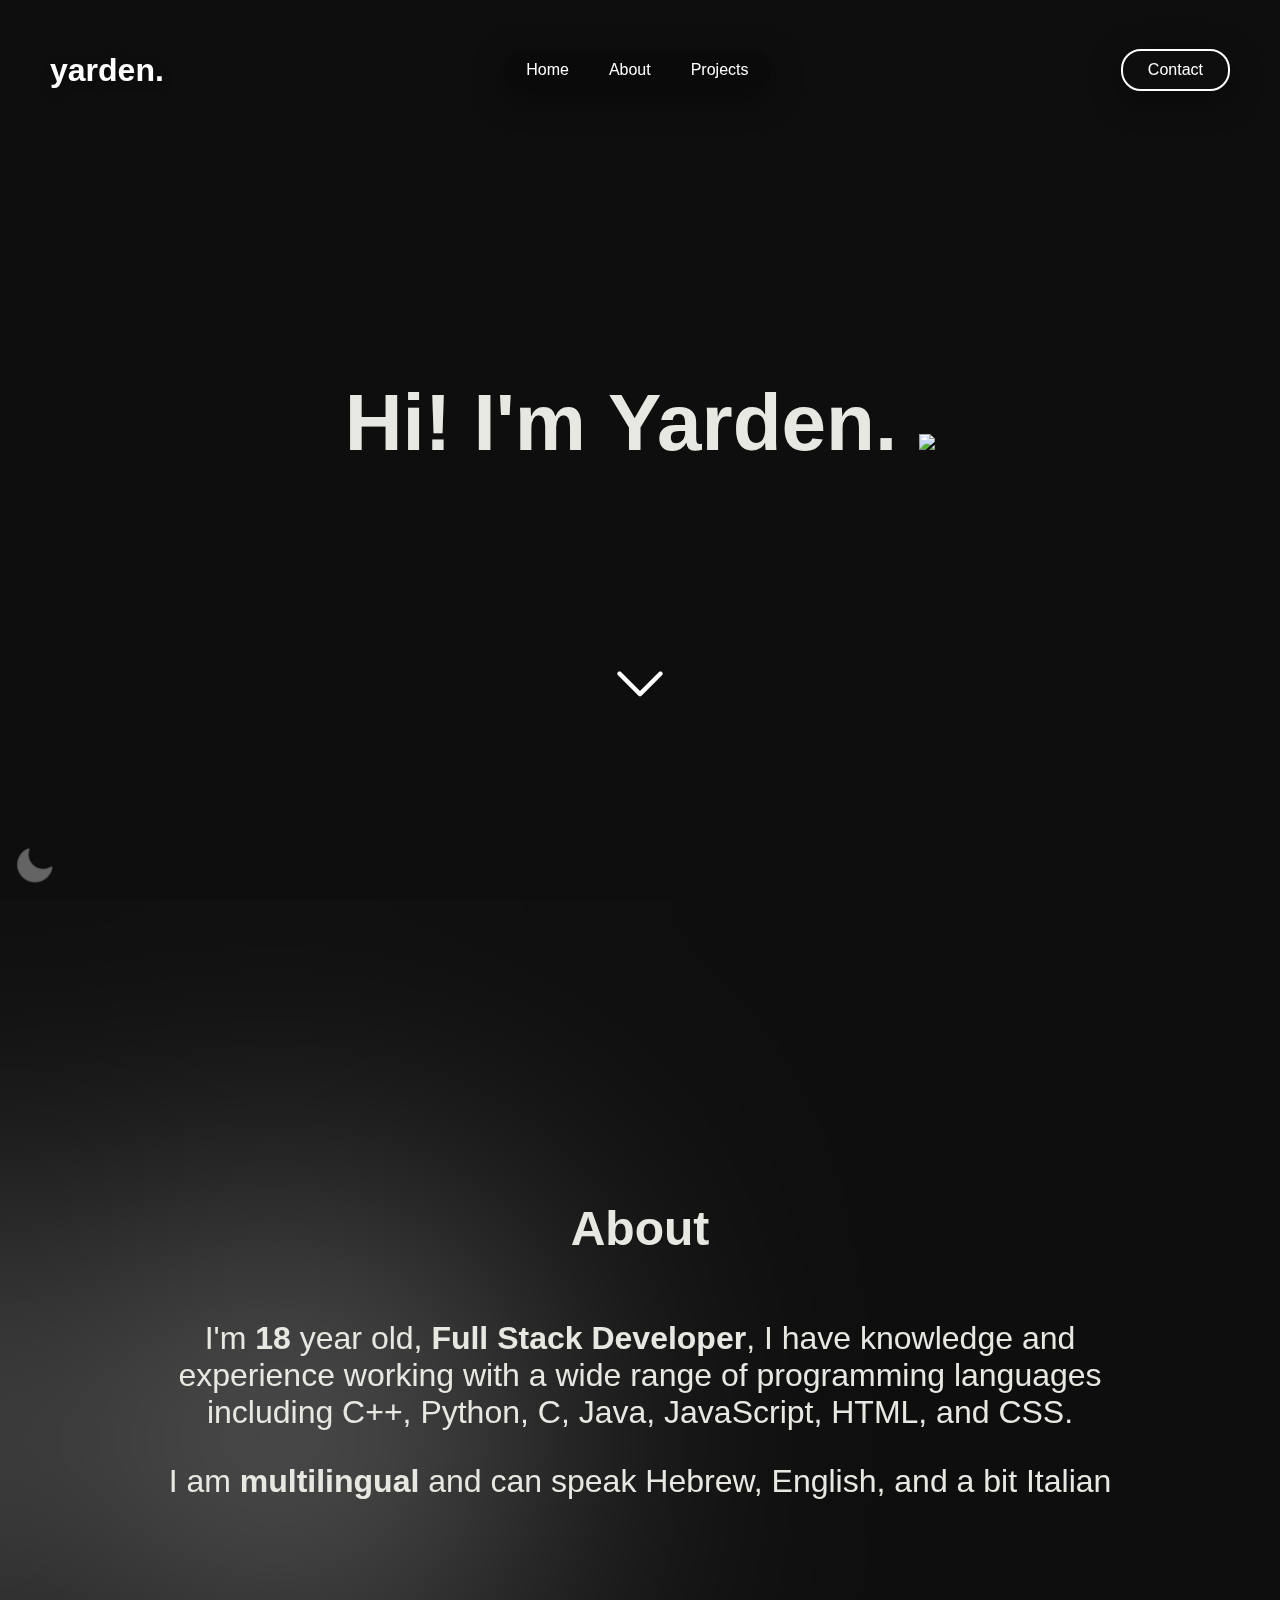
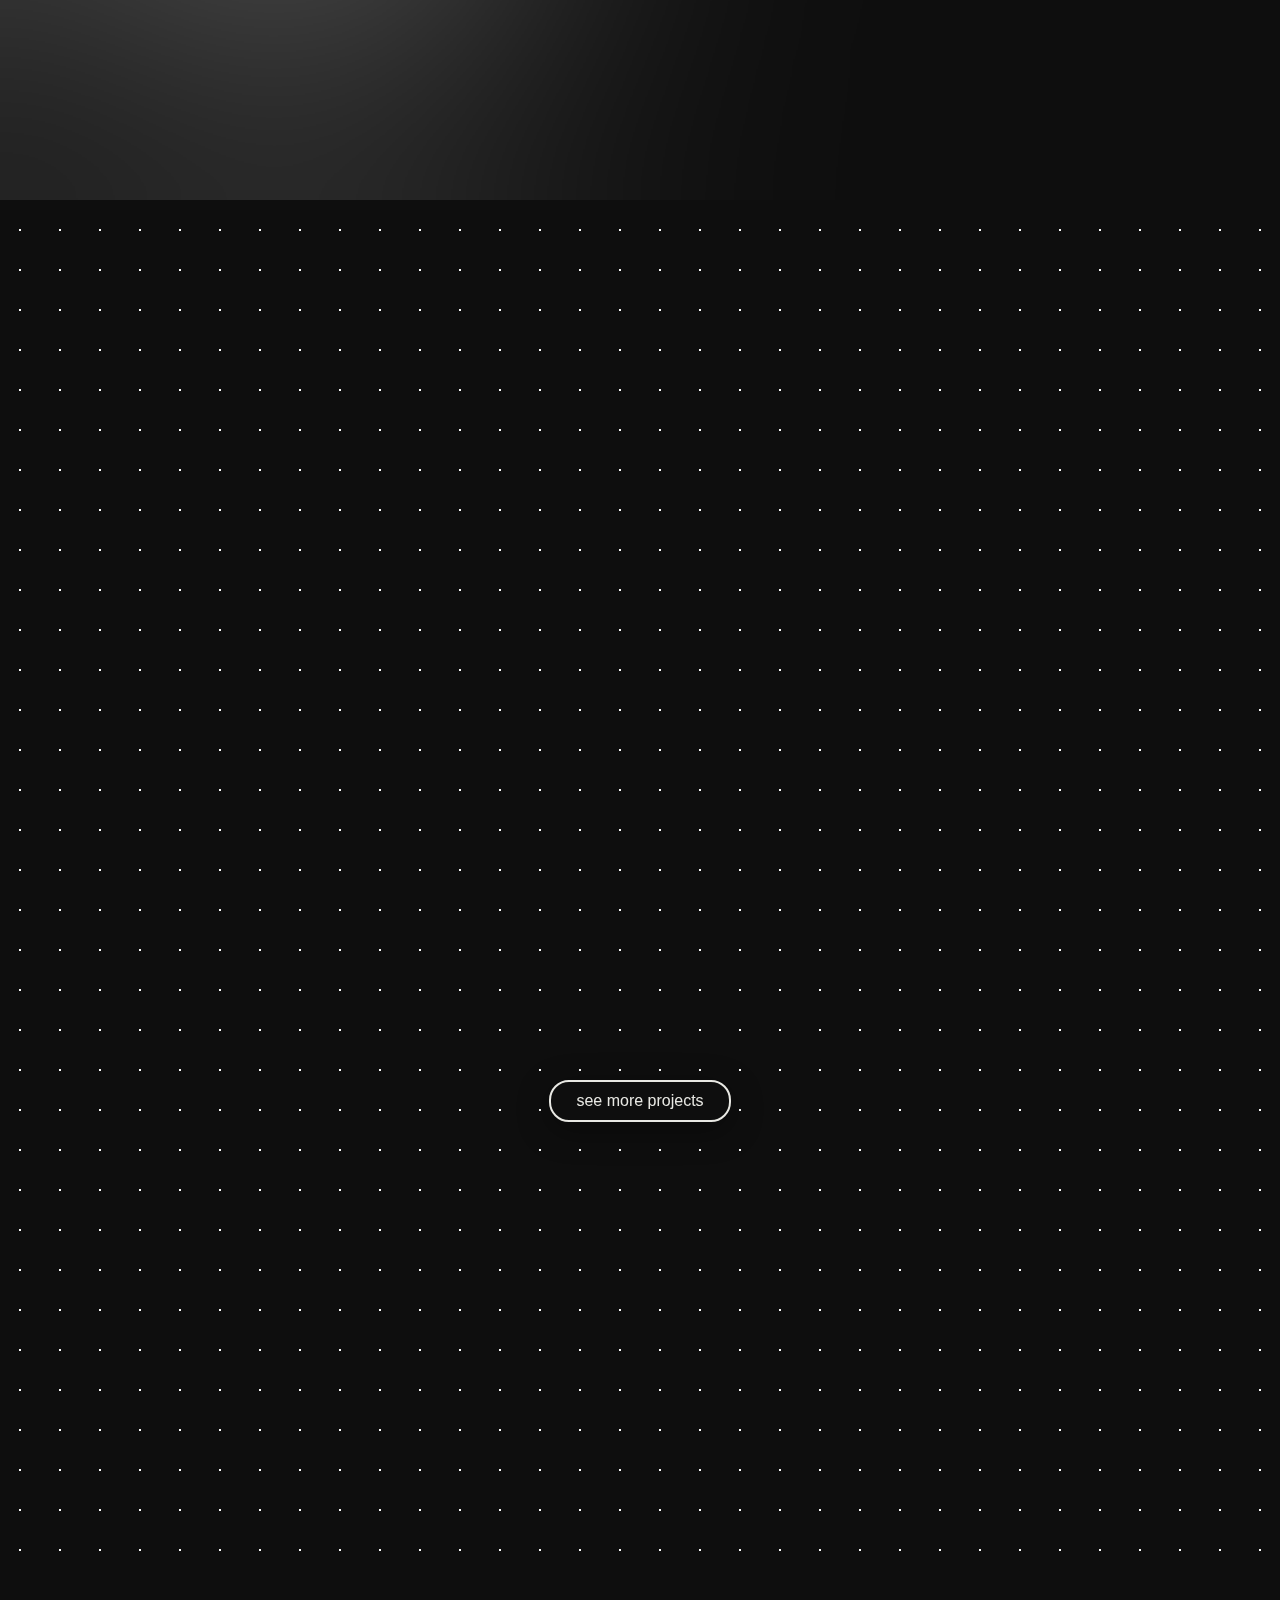
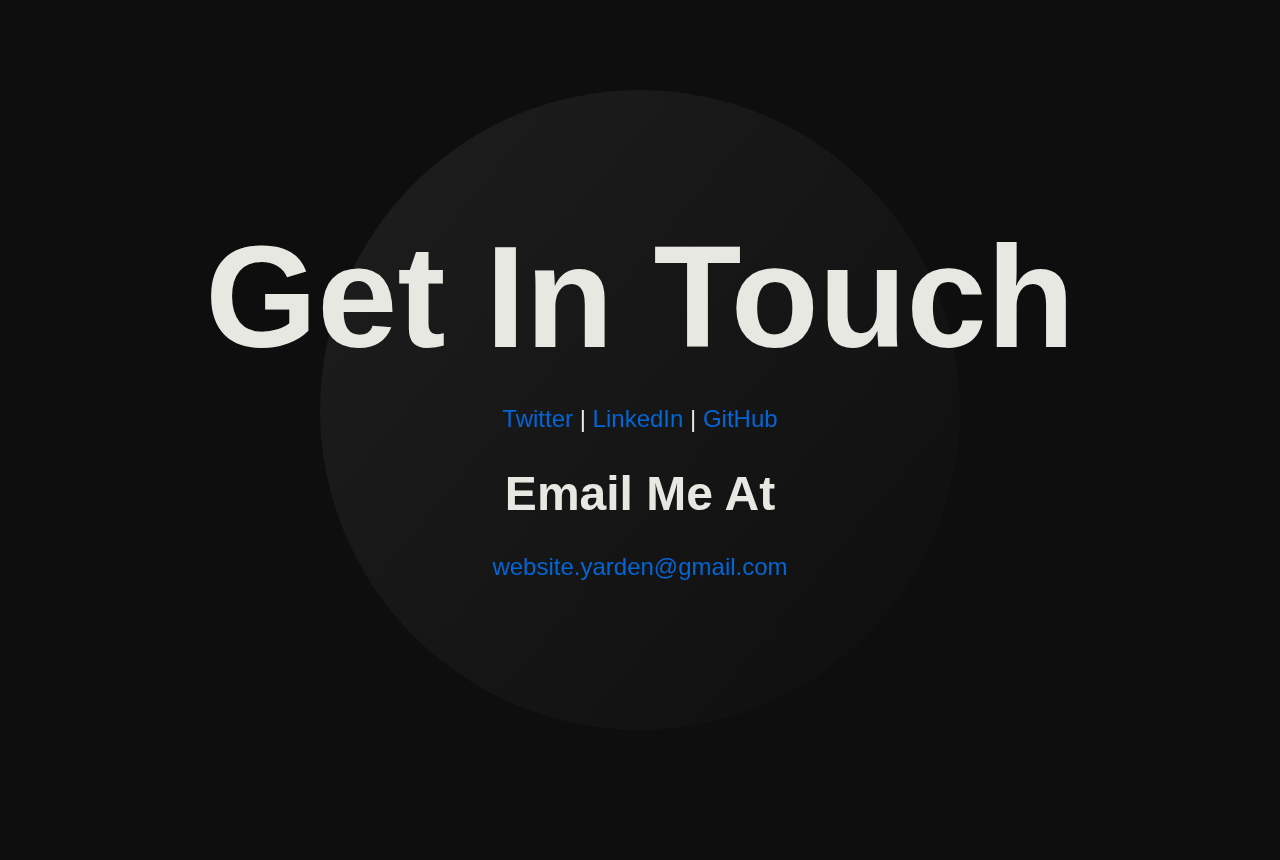
==== commit 4c5073a2: "changing the look of the theme changer" ====
--- a/index.html
+++ b/index.html
@@ -77,7 +77,7 @@
         </a>
       </div>
       <br>
-      <a href="https://github.com/yardenfalik"><button>see more projects</button></a>
+      <a href="/projects.html"><button>see more projects</button></a>
     </section>
 
     <section id="contact" class="contact">
@@ -90,7 +90,7 @@
       <div class="blob"></div>
     </section>
 
-    <button class="themeButton" id="themeButton" onclick="lightMode()">☀️</button>
+    <button class="themeButton" id="themeButton" onclick="lightMode()"><img src="img/moonIcon.png" class="moonIcon"></button>
 
     <script src="app.js"></script>
 </body>
--- a/style.css
+++ b/style.css
@@ -58,23 +58,6 @@
 .title {
     text-align: center;
     margin: 0;
-}
-
-.arrowBtn {
-    margin: auto;
-    animation: arrow 4s infinite;
-}
-
-@keyframes arrow {
-    0% {
-        transform: translateY(0);
-    }
-    50% {
-        transform: translateY(10px);
-    }
-    100% {
-        transform: translateY(0);
-    }
 }
 
 header button {
@@ -436,17 +419,13 @@
     background-image: radial-gradient(circle, #E8E8E3 3px, #00000000 3px);
 }
 
-.lightMode .themeButton {
-    background-color: #0E0E0E;
-}
-
 .lightMode header h1 {
     color: #1D1D1F;
 }
 
 .themeButton {
     border: none;
-    background-color: #ffffff;
+    background-color: #ffffff00;
     color: #1D1D1F;
     height: 50px;
     width: 50px;
@@ -454,13 +433,63 @@
     border-radius: 50%;
     padding: 0;
     padding-bottom: 2.5px;
-    margin-left: 50px;
+    left: 10px;
+    position: fixed;
+    bottom: 10px;
+}
+
+.sunIcon {
+    height: 40px;
+    padding: 5px 0 0 0;
+}
+
+.sunIcon:hover {
+    filter: brightness(50%);
+}
+
+.moonIcon {
+    height: 40px;
+    padding: 5px 0 0 0;
+}
+
+.moonIcon:hover {
+    filter: brightness(200%);
+}
+
+.lightMode .arrowBtn {
+    filter: brightness(50%);
+}
+
+.arrowBtn {
+    margin: auto;
+    animation: arrow 4s infinite;
+}
+
+@keyframes arrow {
+    0% {
+        opacity: 0;
+        transform: translateY(0);
+    }
+    50% {
+        opacity: 1;
+        transform: translateY(10px);
+    }
+    100% {
+        opacity: 0;
+        transform: translateY(0);
+    }
+}
+
+@media screen and (max-width: 450px) {
+
+    .aboutContent > .blob {
+        animation: none;
+    }
     
-    position: fixed;
-    bottom: 50px;
-}
-
-@media screen and (max-width: 450px) {
+    .secondBlob {
+        display: none;
+    }
+
     .title-container, .about > .aboutContent, .contact{
         width: 90%;
     }
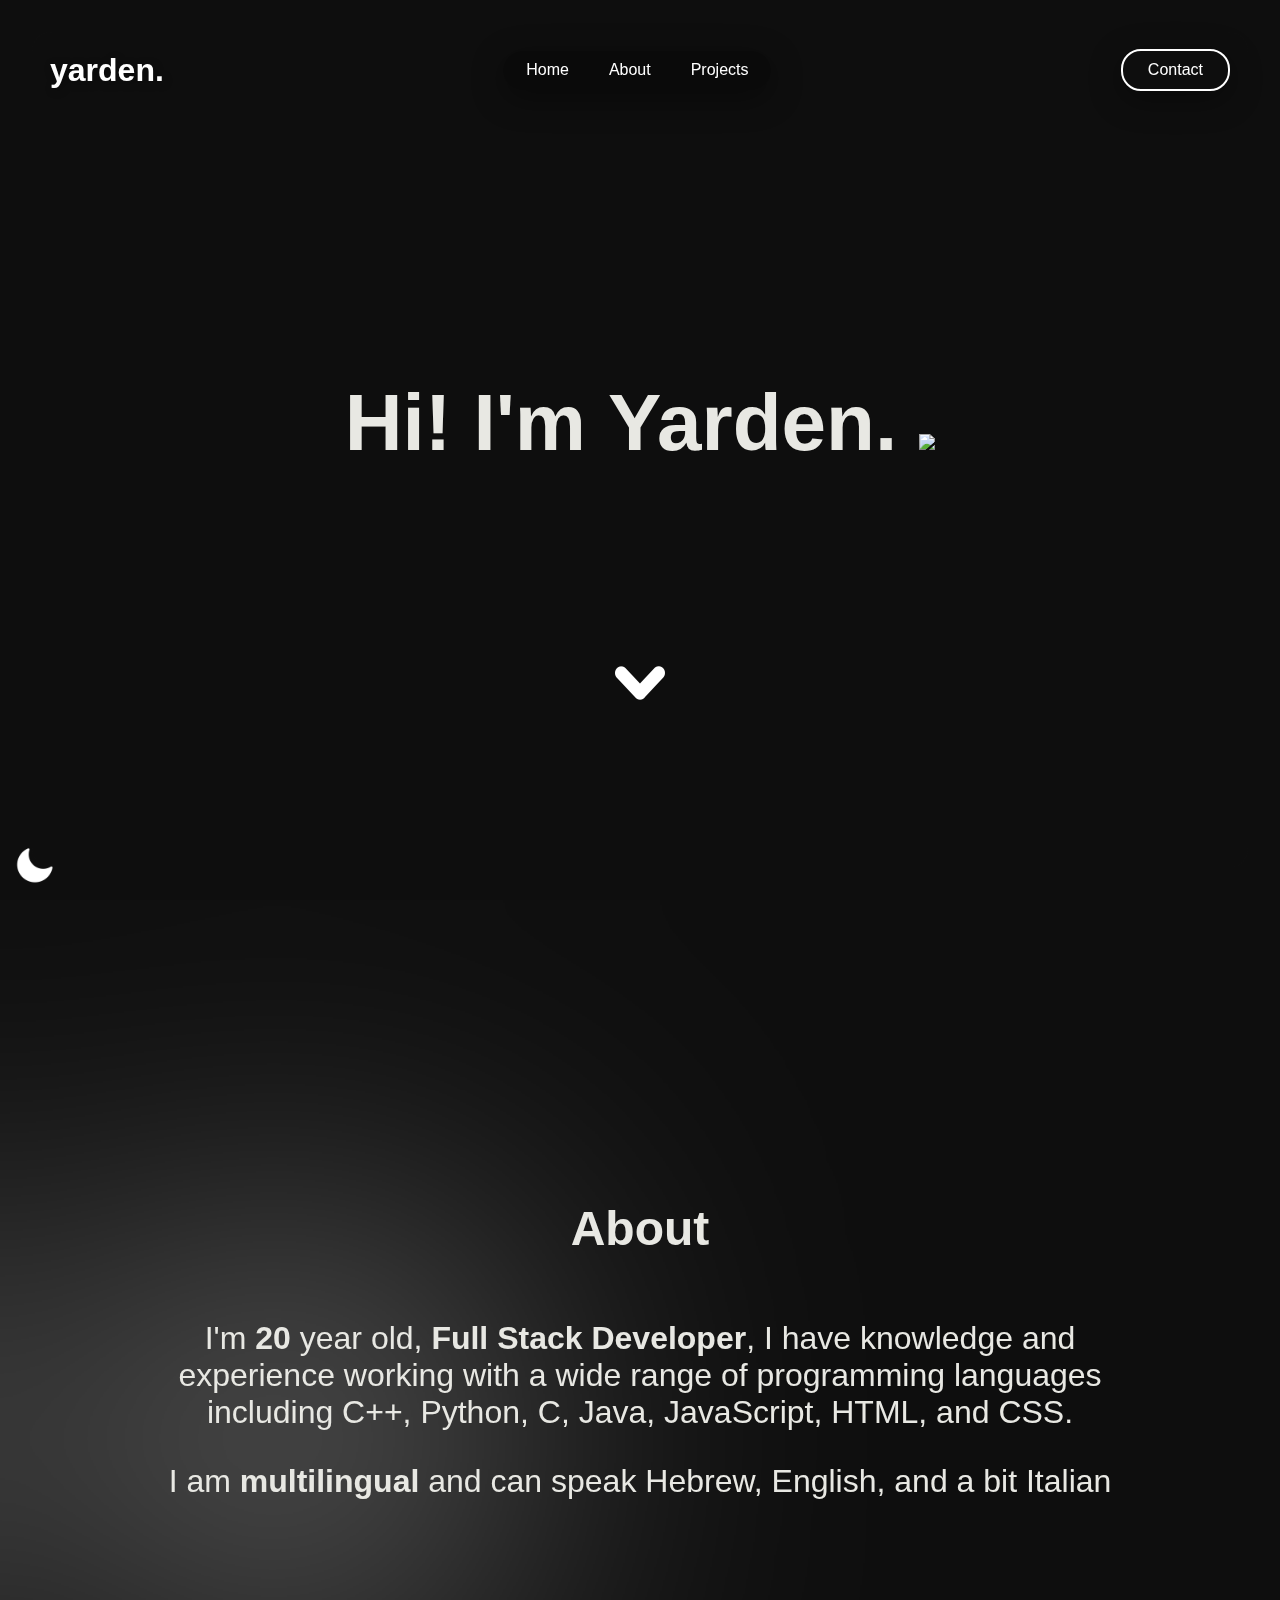
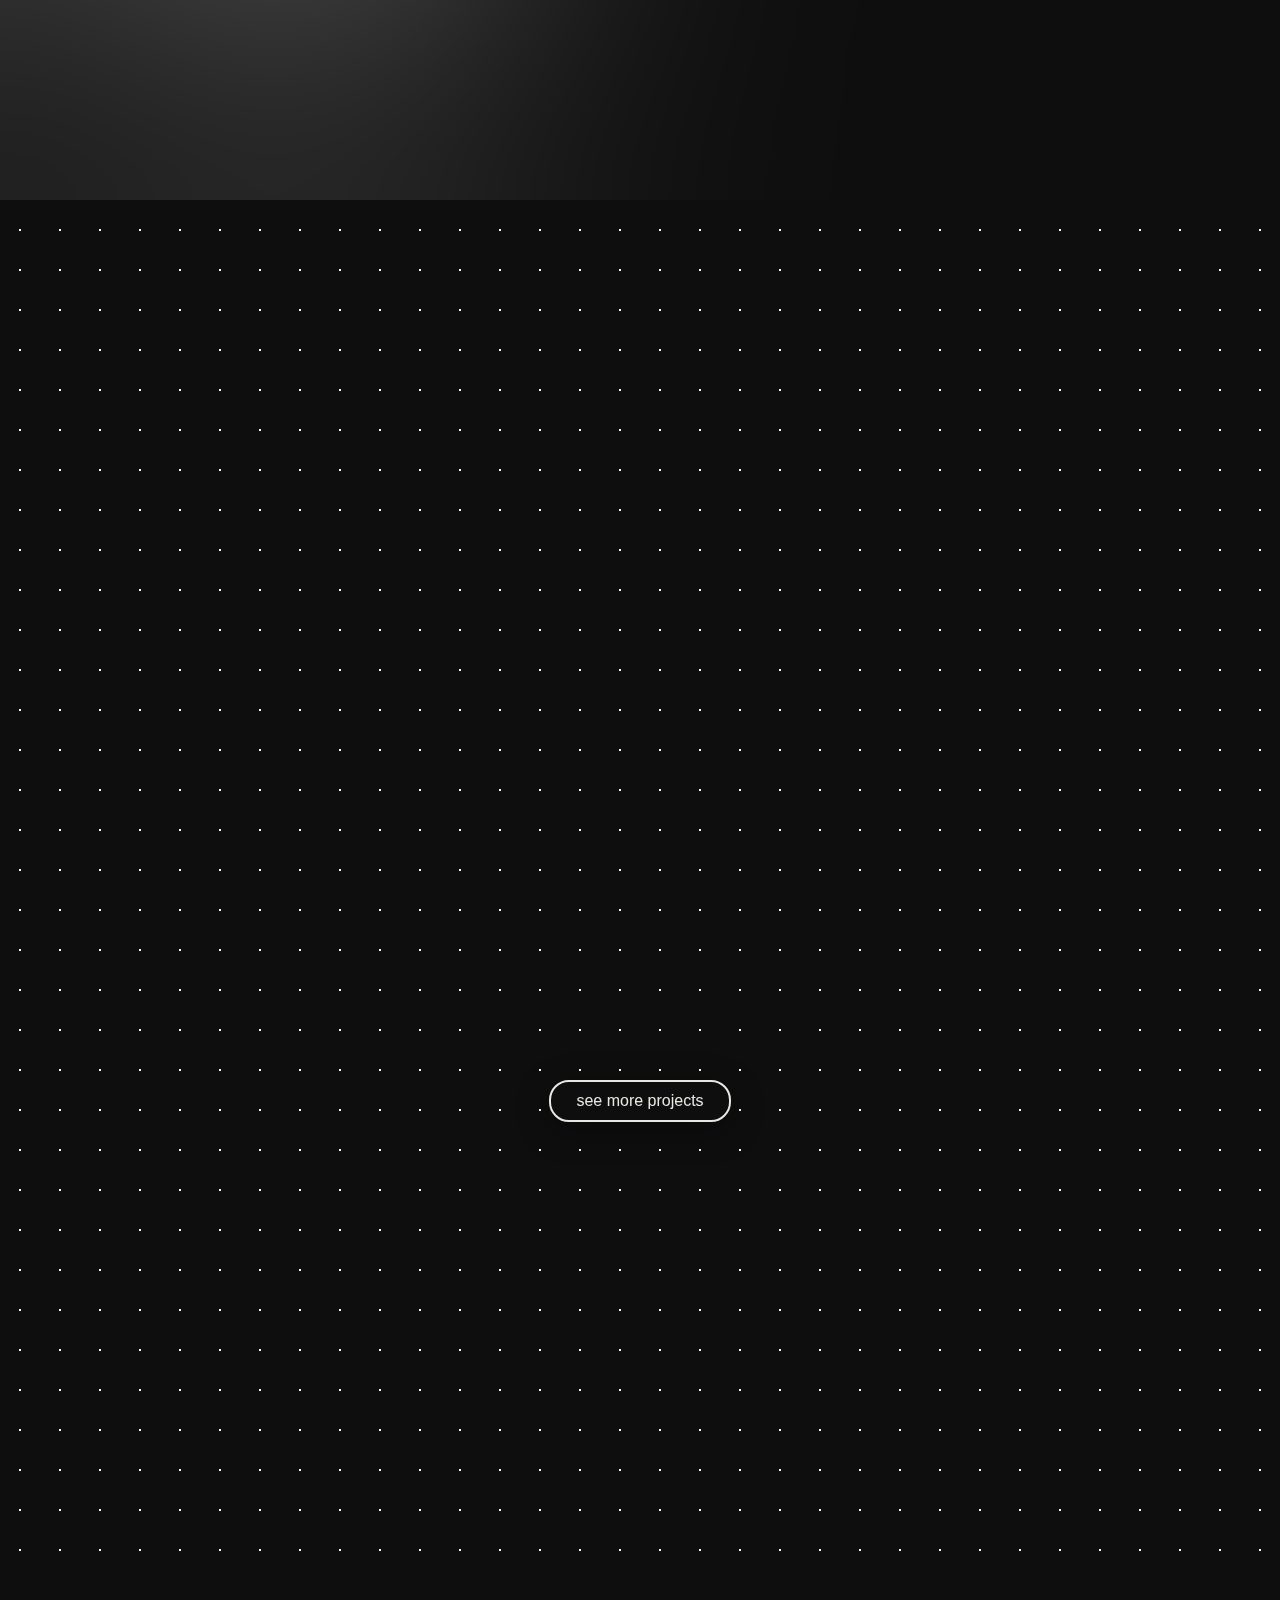
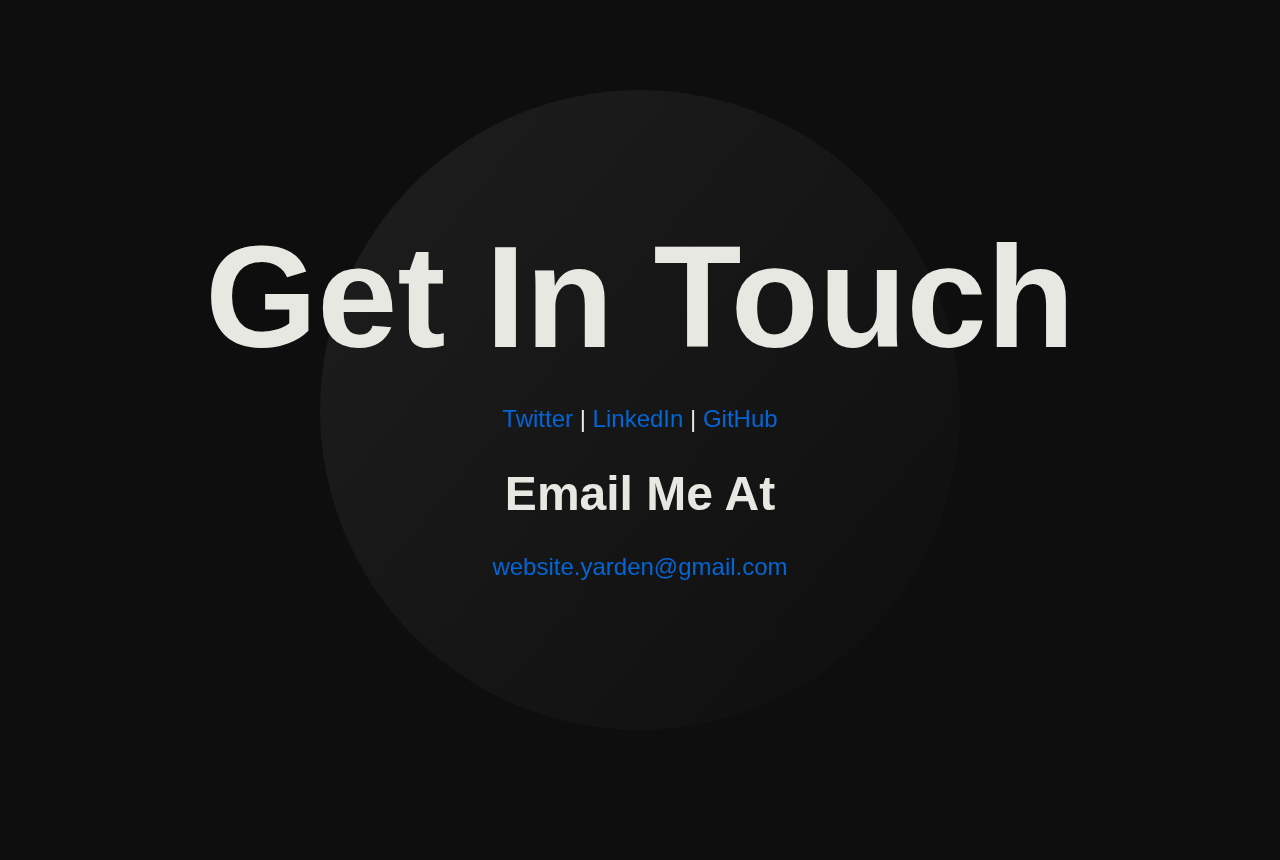
==== commit a25e35ba: "fixing some style issues" ====
--- a/index.html
+++ b/index.html
@@ -27,7 +27,7 @@
         </div>
       </div>
       <h1 class="title"><strong>Hi!</strong> I'm <strong>Yarden</strong>. <img class="wave" src="https://s.w.org/images/core/emoji/14.0.0/svg/1f44b.svg" width="80px"></h1>
-      <a href="#about" class="arrowBtn"><img src="img/downArrow.png" height="50px"></a>
+      <a href="#about" class="arrowBtn"><img src="img/downArrowNew.png" height="50px"></a>
     </section>
 
     <section id="about" class="about">
@@ -35,9 +35,8 @@
       <h1>About</h1>
       <div class="aboutContent">
         <div class="blob"></div>
-        <div class="secondBlob"></div>
         <div class="text">
-          <p>I'm <strong>18</strong> year old, <strong>Full Stack Developer</strong>, I have knowledge and experience working with a wide range of programming languages including C++, Python, C, Java, JavaScript, HTML, and CSS.</p>
+          <p>I'm <strong id="age">18</strong> year old, <strong>Full Stack Developer</strong>, I have knowledge and experience working with a wide range of programming languages including C++, Python, C, Java, JavaScript, HTML, and CSS.</p>
           <p>I am <strong>multilingual</strong> and can speak Hebrew, English, and a bit Italian</p>
         </div>
       </div>
--- a/style.css
+++ b/style.css
@@ -161,34 +161,6 @@
 
 .aboutContent > .blob {
     animation: blob 60s infinite;
-}
-
-@keyframes blob {
-    0%, 100% {
-        transform: translateX(0);
-    }
-    50% {
-        transform: translateX(65vw);
-    }
-}
-
-.secondBlob {
-    z-index: -10;
-    height: 300px;
-    width: 300px;
-    border-radius: 50%;
-    position: absolute;
-    background-color: #EBEBEBe6;
-    animation: secondBlob 60s infinite;
-}
-
-@keyframes secondBlob {
-    0%, 100% {
-        transform: translateX(65vw);
-    }
-    50% {
-        transform: translateX(0);
-    }
 }
 
 .about, .contact {
@@ -426,7 +398,7 @@
 .themeButton {
     border: none;
     background-color: #ffffff00;
-    color: #1D1D1F;
+    color: #ffffff;
     height: 50px;
     width: 50px;
     font-size: 200%;
@@ -443,8 +415,13 @@
     padding: 5px 0 0 0;
 }
 
-.sunIcon:hover {
-    filter: brightness(50%);
+.moonIcon {
+    -webkit-filter: brightness(0) invert(1);
+    filter: brightness(0) invert(1);
+}
+
+.sunIcon {
+    filter: brightness(0);
 }
 
 .moonIcon {
@@ -452,12 +429,8 @@
     padding: 5px 0 0 0;
 }
 
-.moonIcon:hover {
-    filter: brightness(200%);
-}
-
 .lightMode .arrowBtn {
-    filter: brightness(50%);
+    filter: brightness(0%);
 }
 
 .arrowBtn {
